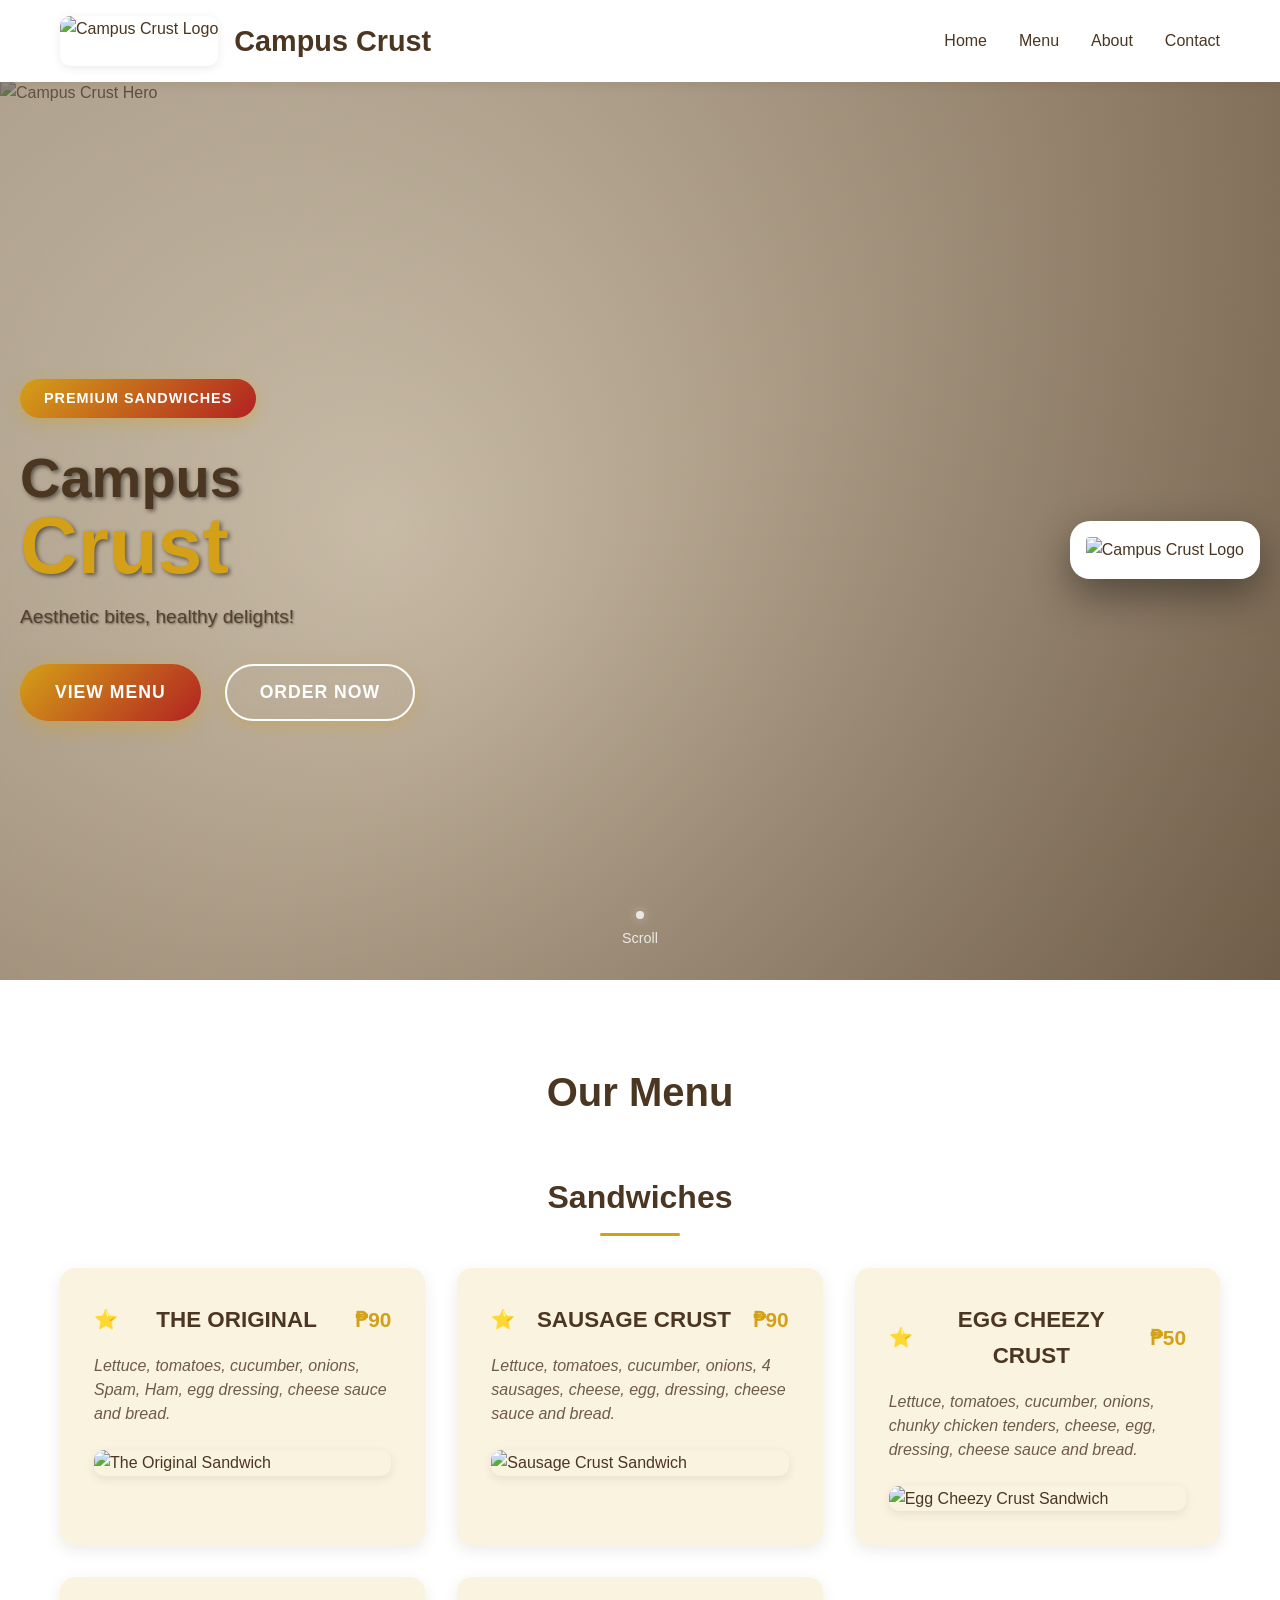
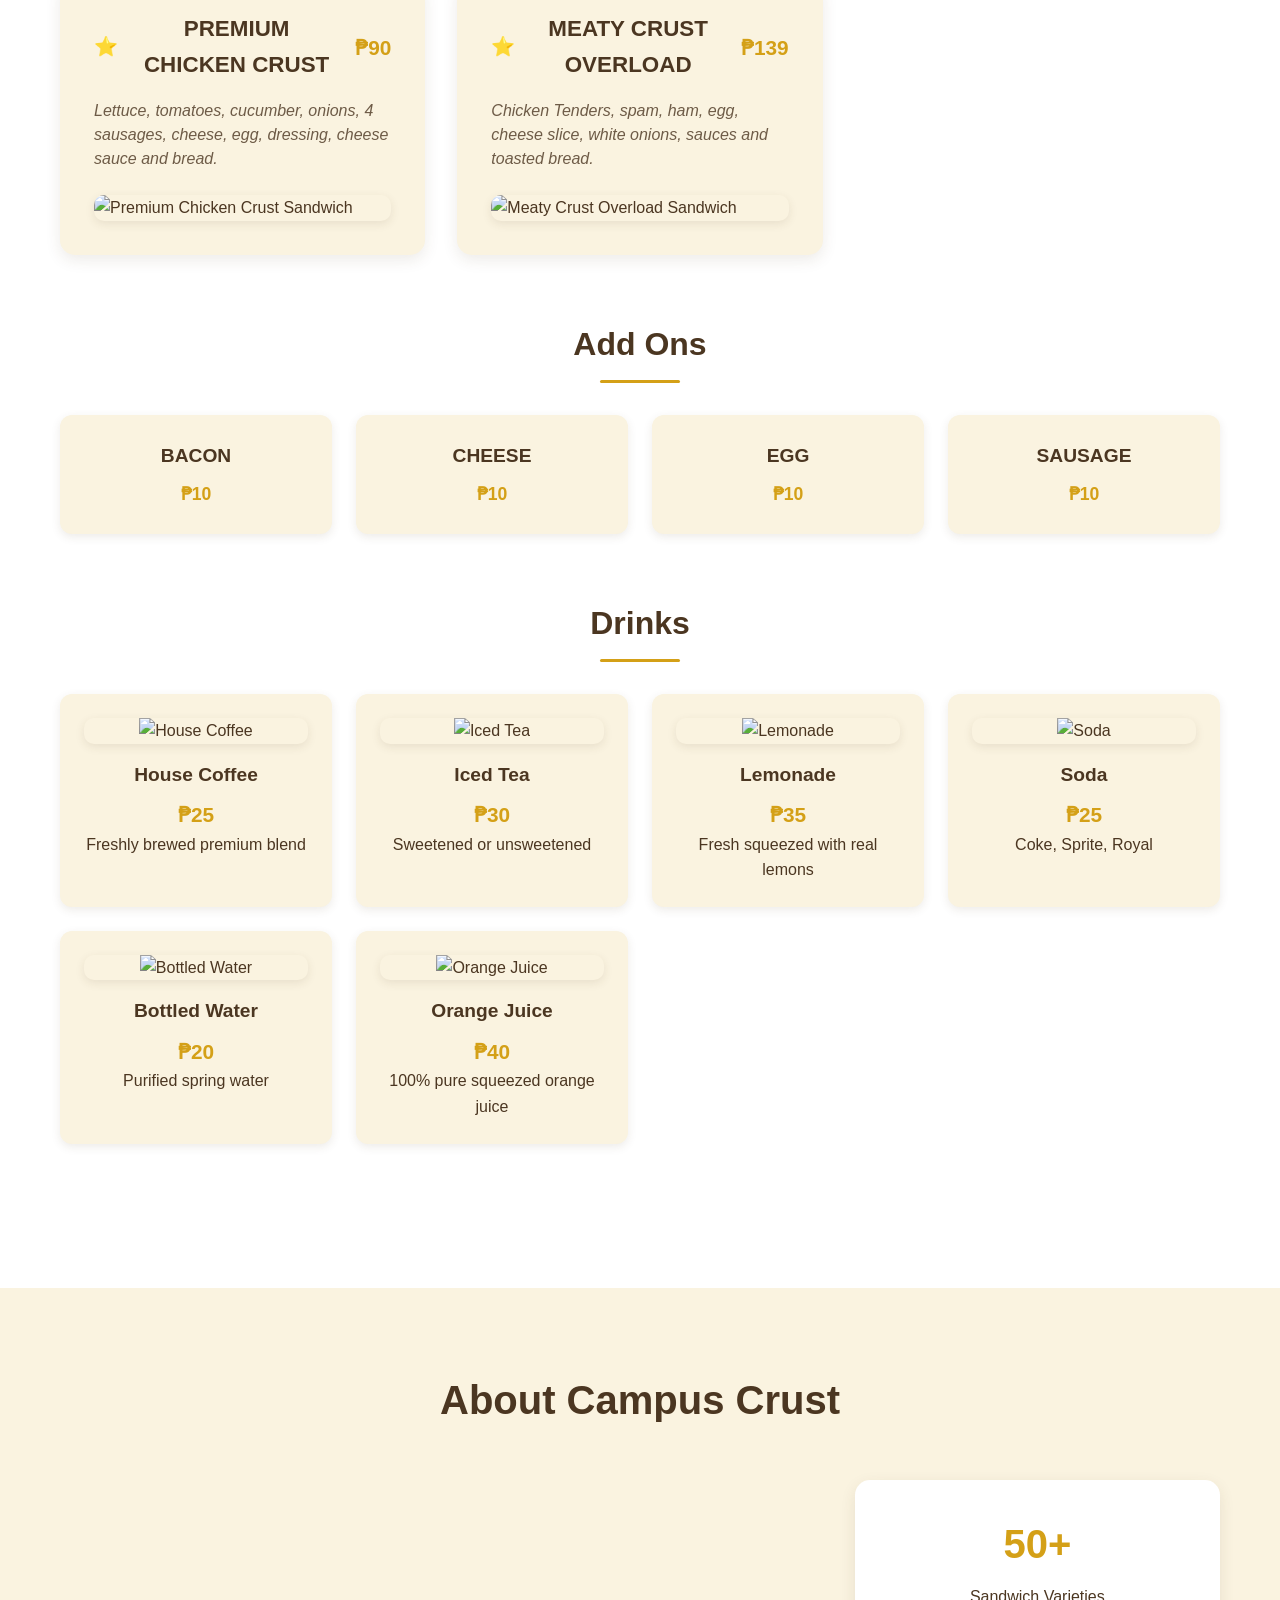
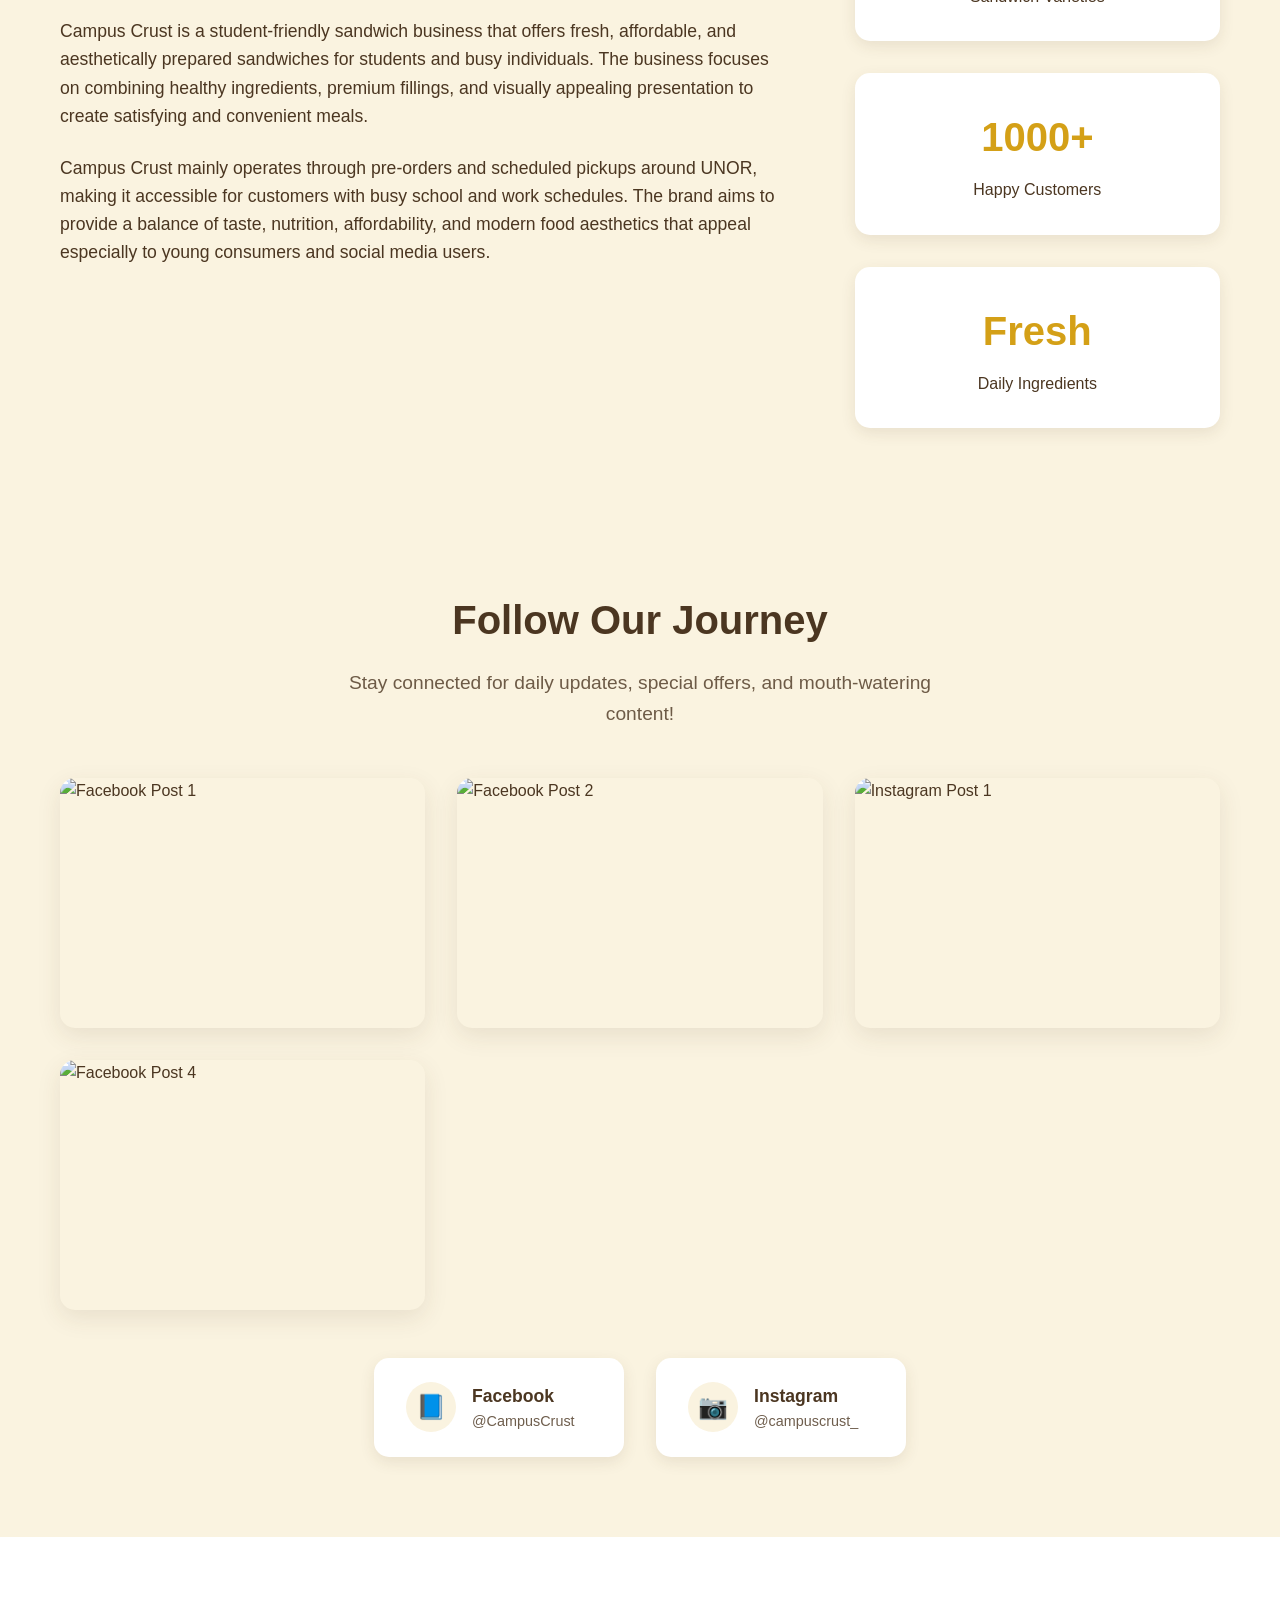
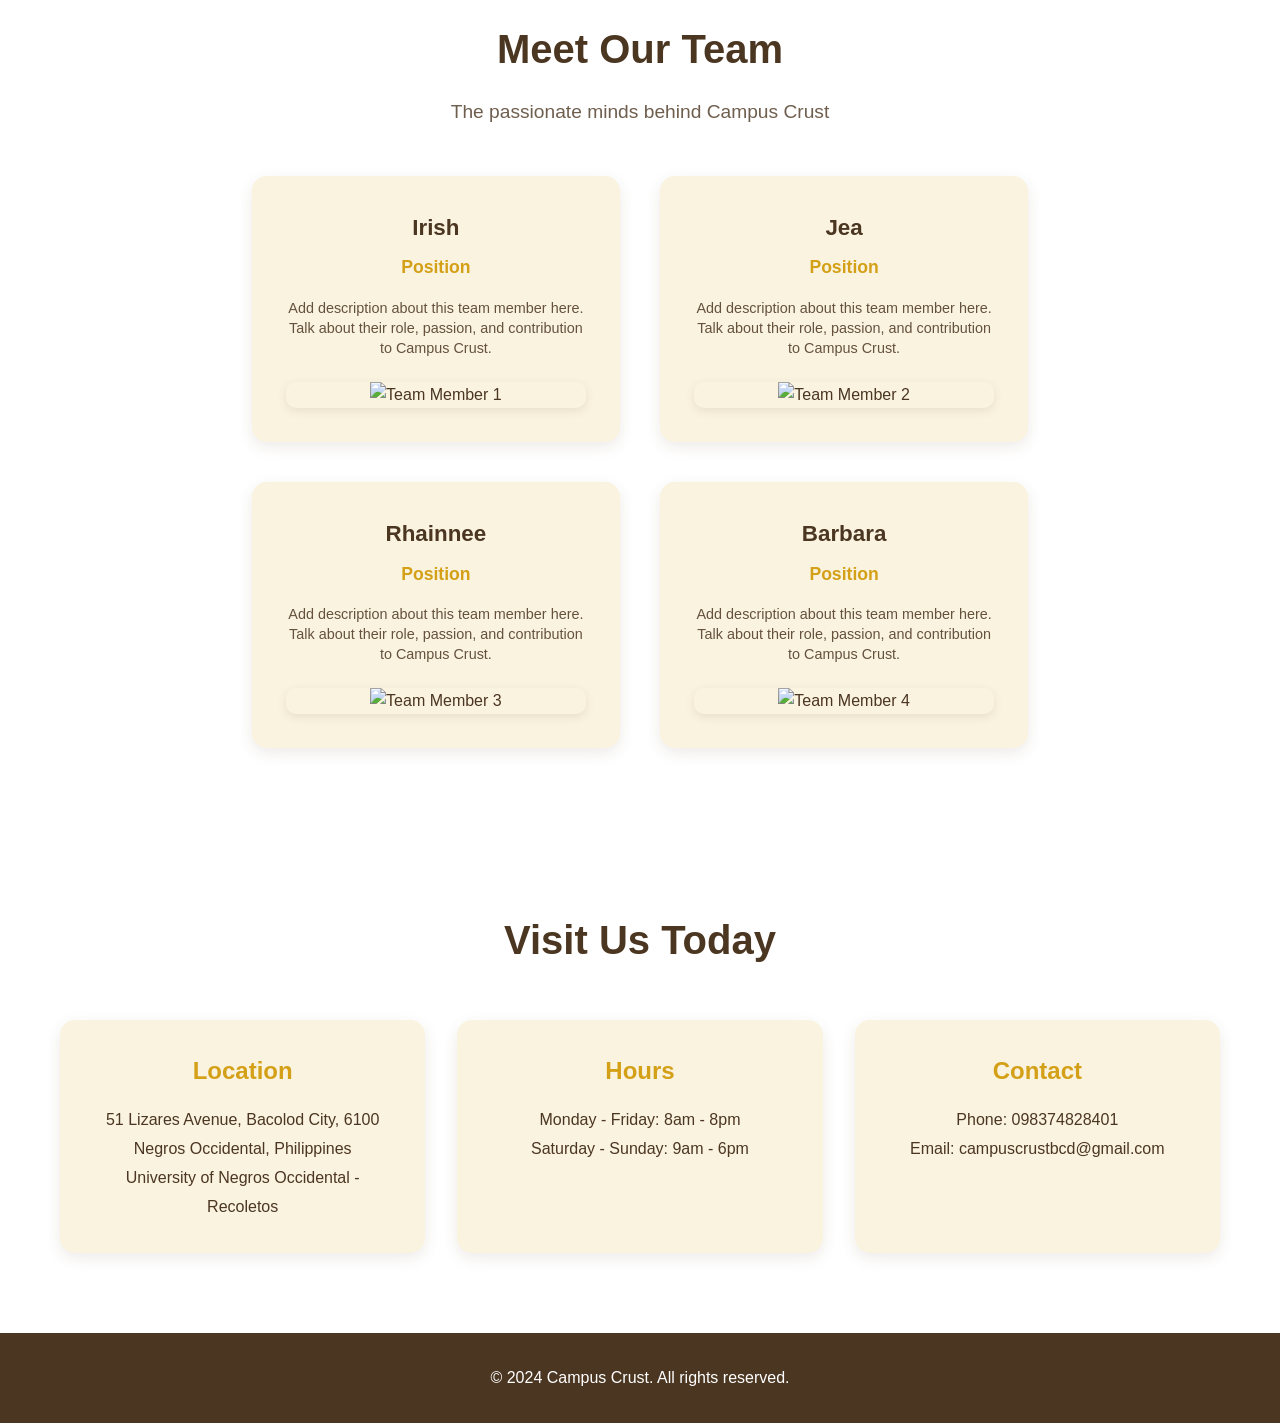
==== index.html @ 2245dd51 "Add files via upload" ====
<!doctype html>
<html lang="en">
  <head>
    <meta charset="UTF-8" />
    <meta name="viewport" content="width=device-width, initial-scale=1.0" />
    <title>Campus Crust - Premium Sandwiches & Drinks</title>
    <link rel="stylesheet" href="styles.css" />
  </head>
  <body>
    <header>
      <nav class="navbar">
        <div class="nav-container">
          <div class="logo">
            <img src="img/logo.png" alt="Campus Crust Logo" class="logo-img" />
            <span class="logo-text">Campus Crust</span>
          </div>
          <ul class="nav-menu">
            <li><a href="#home">Home</a></li>
            <li><a href="#menu">Menu</a></li>
            <li><a href="#about">About</a></li>
            <li><a href="#contact">Contact</a></li>
          </ul>
        </div>
      </nav>
    </header>

    <main>
      <section id="home" class="hero">
        <div class="hero-background">
          <img
            src="img/herobanner.jpg"
            alt="Campus Crust Hero"
            class="hero-bg-img"
          />
          <div class="hero-overlay"></div>
          <div class="hero-gradient"></div>
        </div>
        <div class="hero-content">
          <div class="hero-text-container">
            <div class="hero-badge">
              <span class="badge-text">PREMIUM SANDWICHES</span>
            </div>
            <h1 class="hero-title">
              <span class="title-line">Campus</span>
              <span class="title-line accent">Crust</span>
            </h1>
            <p class="hero-subtitle">Aesthetic bites, healthy delights!</p>
            <div class="hero-cta">
              <button class="cta-button primary">View Menu</button>
              <button class="cta-button secondary">Order Now</button>
            </div>
          </div>
          <div class="hero-logo">
            <img
              src="img/logo.png"
              alt="Campus Crust Logo"
              class="hero-logo-img"
            />
          </div>
        </div>
        <div class="hero-scroll-indicator">
          <div class="scroll-dot"></div>
          <span>Scroll</span>
        </div>
      </section>

      <section id="menu" class="menu-section">
        <div class="container">
          <h2>Our Menu</h2>

          <div class="menu-category">
            <h3>Sandwiches</h3>
            <div class="menu-grid">
              <div class="menu-item">
                <div class="menu-item-header">
                  <span class="star-icon">⭐</span>
                  <h4>THE ORIGINAL</h4>
                  <p class="price">₱90</p>
                </div>
                <p class="ingredients">
                  Lettuce, tomatoes, cucumber, onions, Spam, Ham, egg dressing,
                  cheese sauce and bread.
                </p>
                <div class="menu-item-image-container">
                  <img
                    src="img/menu/orig.jpg"
                    alt="The Original Sandwich"
                    class="menu-item-image"
                  />
                </div>
              </div>
              <div class="menu-item">
                <div class="menu-item-header">
                  <span class="star-icon">⭐</span>
                  <h4>SAUSAGE CRUST</h4>
                  <p class="price">₱90</p>
                </div>
                <p class="ingredients">
                  Lettuce, tomatoes, cucumber, onions, 4 sausages, cheese, egg,
                  dressing, cheese sauce and bread.
                </p>
                <div class="menu-item-image-container">
                  <img
                    src="img/menu/sausager.jpg"
                    alt="Sausage Crust Sandwich"
                    class="menu-item-image"
                  />
                </div>
              </div>
              <div class="menu-item">
                <div class="menu-item-header">
                  <span class="star-icon">⭐</span>
                  <h4>EGG CHEEZY CRUST</h4>
                  <p class="price">₱50</p>
                </div>
                <p class="ingredients">
                  Lettuce, tomatoes, cucumber, onions, chunky chicken tenders,
                  cheese, egg, dressing, cheese sauce and bread.
                </p>
                <div class="menu-item-image-container">
                  <img
                    src="img/menu/eggy.jpg"
                    alt="Egg Cheezy Crust Sandwich"
                    class="menu-item-image"
                  />
                </div>
              </div>
              <div class="menu-item">
                <div class="menu-item-header">
                  <span class="star-icon">⭐</span>
                  <h4>PREMIUM CHICKEN CRUST</h4>
                  <p class="price">₱90</p>
                </div>
                <p class="ingredients">
                  Lettuce, tomatoes, cucumber, onions, 4 sausages, cheese, egg,
                  dressing, cheese sauce and bread.
                </p>
                <div class="menu-item-image-container">
                  <img
                    src="img/menu/chicken.jpg"
                    alt="Premium Chicken Crust Sandwich"
                    class="menu-item-image"
                  />
                </div>
              </div>

              <div class="menu-item">
                <div class="menu-item-header">
                  <span class="star-icon">⭐</span>
                  <h4>MEATY CRUST OVERLOAD</h4>
                  <p class="price">₱139</p>
                </div>
                <p class="ingredients">
                  Chicken Tenders, spam, ham, egg, cheese slice, white onions,
                  sauces and toasted bread.
                </p>
                <div class="menu-item-image-container">
                  <img
                    src="img/menu/meaty.jpg"
                    alt="Meaty Crust Overload Sandwich"
                    class="menu-item-image"
                  />
                </div>
              </div>
            </div>
          </div>

          <div class="menu-category">
            <h3>Add Ons</h3>
            <div class="addons-grid">
              <div class="addon-item">
                <h4>BACON</h4>
                <p class="price">₱10</p>
              </div>
              <div class="addon-item">
                <h4>CHEESE</h4>
                <p class="price">₱10</p>
              </div>
              <div class="addon-item">
                <h4>EGG</h4>
                <p class="price">₱10</p>
              </div>
              <div class="addon-item">
                <h4>SAUSAGE</h4>
                <p class="price">₱10</p>
              </div>
            </div>
          </div>

          <div class="menu-category">
            <h3>Drinks</h3>
            <div class="drinks-grid">
              <div class="drink-item">
                <div class="drink-item-image-container">
                  <img
                    src="img/menu/beverage/coffee.jpg"
                    alt="House Coffee"
                    class="drink-item-image"
                  />
                </div>
                <h4>House Coffee</h4>
                <p class="price">₱25</p>
                <p>Freshly brewed premium blend</p>
              </div>
              <div class="drink-item">
                <div class="drink-item-image-container">
                  <img
                    src="img/menu/beverage/icedtea.jpg"
                    alt="Iced Tea"
                    class="drink-item-image"
                  />
                </div>
                <h4>Iced Tea</h4>
                <p class="price">₱30</p>
                <p>Sweetened or unsweetened</p>
              </div>
              <div class="drink-item">
                <div class="drink-item-image-container">
                  <img
                    src="img/menu/beverage/lemonade.jpg"
                    alt="Lemonade"
                    class="drink-item-image"
                  />
                </div>
                <h4>Lemonade</h4>
                <p class="price">₱35</p>
                <p>Fresh squeezed with real lemons</p>
              </div>
              <div class="drink-item">
                <div class="drink-item-image-container">
                  <img
                    src="img/menu/beverage/soda.jpg"
                    alt="Soda"
                    class="drink-item-image"
                  />
                </div>
                <h4>Soda</h4>
                <p class="price">₱25</p>
                <p>Coke, Sprite, Royal</p>
              </div>
              <div class="drink-item">
                <div class="drink-item-image-container">
                  <img
                    src="img/menu/beverage/wata.jpg"
                    alt="Bottled Water"
                    class="drink-item-image"
                  />
                </div>
                <h4>Bottled Water</h4>
                <p class="price">₱20</p>
                <p>Purified spring water</p>
              </div>
              <div class="drink-item">
                <div class="drink-item-image-container">
                  <img
                    src="img/menu/beverage/orangejuice.jpg"
                    alt="Orange Juice"
                    class="drink-item-image"
                  />
                </div>
                <h4>Orange Juice</h4>
                <p class="price">₱40</p>
                <p>100% pure squeezed orange juice</p>
              </div>
            </div>
          </div>
        </div>
      </section>

      <section id="about" class="about-section">
        <div class="container">
          <h2>About Campus Crust</h2>
          <div class="about-content">
            <div class="about-text">
              <p>
                Campus Crust is a student-friendly sandwich business that offers
                fresh, affordable, and aesthetically prepared sandwiches for
                students and busy individuals. The business focuses on combining
                healthy ingredients, premium fillings, and visually appealing
                presentation to create satisfying and convenient meals.
              </p>
              <p>
                Campus Crust mainly operates through pre-orders and scheduled
                pickups around UNOR, making it accessible for customers with
                busy school and work schedules. The brand aims to provide a
                balance of taste, nutrition, affordability, and modern food
                aesthetics that appeal especially to young consumers and social
                media users.
              </p>
            </div>
            <div class="about-stats">
              <div class="stat">
                <h3>50+</h3>
                <p>Sandwich Varieties</p>
              </div>
              <div class="stat">
                <h3>1000+</h3>
                <p>Happy Customers</p>
              </div>
              <div class="stat">
                <h3>Fresh</h3>
                <p>Daily Ingredients</p>
              </div>
            </div>
          </div>
        </div>
      </section>

      <section class="socials-section">
        <div class="container">
          <h2>Follow Our Journey</h2>
          <p class="socials-subtitle">
            Stay connected for daily updates, special offers, and mouth-watering
            content!
          </p>
          <div class="socials-grid">
            <div class="socials-item">
              <div class="socials-img-container">
                <img
                  src="img/fbinsta/fb1.png"
                  alt="Facebook Post 1"
                  class="socials-img"
                />
                <div class="socials-overlay">
                  <span class="socials-icon">📸</span>
                </div>
              </div>
            </div>
            <div class="socials-item">
              <div class="socials-img-container">
                <img
                  src="img/fbinsta/fb2.png"
                  alt="Facebook Post 2"
                  class="socials-img"
                />
                <div class="socials-overlay">
                  <span class="socials-icon">🍔</span>
                </div>
              </div>
            </div>
            <div class="socials-item">
              <div class="socials-img-container">
                <img
                  src="img/fbinsta/insta1.png"
                  alt="Instagram Post 1"
                  class="socials-img"
                />
                <div class="socials-overlay">
                  <span class="socials-icon">🥪</span>
                </div>
              </div>
            </div>
            <div class="socials-item">
              <div class="socials-img-container">
                <img
                  src="img/fbinsta/insta2.png"
                  alt="Facebook Post 4"
                  class="socials-img"
                />
                <div class="socials-overlay">
                  <span class="socials-icon">✨</span>
                </div>
              </div>
            </div>
          </div>
          <div class="socials-links">
            <div class="socials-link-card">
              <div class="socials-icon-wrapper">
                <span class="socials-platform-icon">📘</span>
              </div>
              <a
                href="https://www.facebook.com/570167929513267?ref=PROFILE_EDIT_xav_ig_profile_page_web"
                target="_blank"
                class="socials-link-text"
              >
                <span class="platform-name">Facebook</span>
                <span class="platform-handle">@CampusCrust</span>
              </a>
            </div>
            <div class="socials-link-card">
              <div class="socials-icon-wrapper">
                <span class="socials-platform-icon">📷</span>
              </div>
              <a
                href="https://www.instagram.com/campuscrust_?fbclid=IwY2xjawRrVeRleHRuA2FlbQIxMABicmlkETFQc1E1WVRiUzRnNlFoZlV5c3J0YwZhcHBfaWQQMjIyMDM5MTc4ODIwMDg5MgABHnmKlx4clCW6OJqP5CWTiJLVrMLNcLFd4ojYHV6Ko1mOvMFImqYhGaLSc0wS_aem_bjQnEreYQ8taSGGoWuHmPQ"
                target="_blank"
                class="socials-link-text"
              >
                <span class="platform-name">Instagram</span>
                <span class="platform-handle">@campuscrust_</span>
              </a>
            </div>
          </div>
        </div>
      </section>

      <section class="aboutus">
        <div class="container">
          <h2>Meet Our Team</h2>
          <p class="team-subtitle">The passionate minds behind Campus Crust</p>
          <div class="team-grid">
            <!-- Team Member 1 -->
            <div class="team-member">
              <div class="member-photo-frame">
                <img
                  src="img/aboutus/irish.jpg"
                  alt="Team Member 1"
                  class="member-photo"
                />
              </div>
              <div class="member-info">
                <h3 class="member-name">Irish</h3>
                <p class="member-role">Position</p>
                <p class="member-description">
                  Add description about this team member here. Talk about their
                  role, passion, and contribution to Campus Crust.
                </p>
              </div>
            </div>
            
            <!-- Team Member 2 -->
            <div class="team-member">
              <div class="member-photo-frame">
                <img
                  src="img/aboutus/marivic.jpg"
                  alt="Team Member 2"
                  class="member-photo"
                />
              </div>
              <div class="member-info">
                <h3 class="member-name">Jea</h3>
                <p class="member-role">Position</p>
                <p class="member-description">
                  Add description about this team member here. Talk about their
                  role, passion, and contribution to Campus Crust.
                </p>
              </div>
            </div>
            
            <!-- Team Member 3 -->
            <div class="team-member">
              <div class="member-photo-frame">
                <img
                  src="img/aboutus/raine.jpg"
                  alt="Team Member 3"
                  class="member-photo"
                />
              </div>
              <div class="member-info">
                <h3 class="member-name">Rhainnee</h3>
                <p class="member-role">Position</p>
                <p class="member-description">
                  Add description about this team member here. Talk about their
                  role, passion, and contribution to Campus Crust.
                </p>
              </div>
            </div>
            
            <!-- Team Member 4 -->
            <div class="team-member">
              <div class="member-photo-frame">
                <img
                  src="img/aboutus/barbara.jpg"
                  alt="Team Member 4"
                  class="member-photo"
                />
              </div>
              <div class="member-info">
                <h3 class="member-name">Barbara</h3>
                <p class="member-role">Position</p>
                <p class="member-description">
                  Add description about this team member here. Talk about their
                  role, passion, and contribution to Campus Crust.
                </p>
              </div>
            </div>
          </div>
          </div>
        </div>
      </section>

      <section id="contact" class="contact-section">
        <div class="container">
          <h2>Visit Us Today</h2>
          <div class="contact-info">
            <div class="contact-item">
              <h3>Location</h3>
              <p>51 Lizares Avenue, Bacolod City, 6100 Negros Occidental, Philippines<br />University of Negros Occidental - Recoletos</p>
            </div>
            <div class="contact-item">
              <h3>Hours</h3>
              <p>
                Monday - Friday: 8am - 8pm<br />Saturday - Sunday: 9am - 6pm
              </p>
            </div>
            <div class="contact-item">
              <h3>Contact</h3>
              <p>Phone: 098374828401 <br />Email: campuscrustbcd@gmail.com</p>
            </div>
          </div>
        </div>
      </section>
    </main>

    <footer>
      <div class="container">
        <p>&copy; 2024 Campus Crust. All rights reserved.</p>
      </div>
    </footer>
  </body>
</html>
---- styles.css ----
/* Color Palette Variables */
:root {
  --bg-creamy-crust: #faf3e0;
  --text-deep-espresso: #4b3621;
  --cta-golden-mustard: #d4a017;
  --accent-toasted-tan: #c5a37f;
  --pop-tomato-red: #b22222;
  --white: #ffffff;
  --shadow: rgba(75, 54, 33, 0.1);
}

/* Reset and Base Styles */
* {
  margin: 0;
  padding: 0;
  box-sizing: border-box;
}

body {
  font-family: "Segoe UI", Tahoma, Geneva, Verdana, sans-serif;
  background-color: var(--bg-creamy-crust);
  color: var(--text-deep-espresso);
  line-height: 1.6;
}

.container {
  max-width: 1200px;
  margin: 0 auto;
  padding: 0 20px;
}

/* Header and Navigation */
header {
  background-color: var(--white);
  box-shadow: 0 2px 10px var(--shadow);
  position: fixed;
  width: 100%;
  top: 0;
  z-index: 1000;
}

.navbar {
  padding: 1rem 0;
}

.navbar img {
  height: 50px;
  width: auto;
}

.nav-container {
  display: flex;
  justify-content: space-between;
  align-items: center;
  max-width: 1200px;
  margin: 0 auto;
  padding: 0 20px;
}

.logo h1 {
  color: var(--text-deep-espresso);
  font-size: 2rem;
  font-weight: bold;
}

.nav-menu {
  display: flex;
  list-style: none;
  gap: 2rem;
}

.nav-menu a {
  text-decoration: none;
  color: var(--text-deep-espresso);
  font-weight: 500;
  transition: color 0.3s ease;
}

.nav-menu a:hover {
  color: var(--cta-golden-mustard);
}

/* Enhanced Logo Styles */
.logo {
  display: flex;
  align-items: center;
  gap: 1rem;
}

.logo-img {
  height: 50px;
  width: auto;
  border-radius: 10px;
  box-shadow: 0 2px 8px var(--shadow);
  transition: transform 0.3s ease;
}

.logo-img:hover {
  transform: scale(1.05);
}

.logo-text {
  font-size: 1.8rem;
  font-weight: bold;
  color: var(--text-deep-espresso);
}

/* Enhanced Hero Section */
.hero {
  position: relative;
  min-height: 100vh;
  display: flex;
  align-items: center;
  justify-content: space-between;
  padding: 100px 20px 60px;
  margin-top: 80px;
  overflow: hidden;
}

.hero-background {
  position: absolute;
  top: 0;
  left: 0;
  width: 100%;
  height: 100%;
  z-index: -1;
}

.hero-bg-img {
  width: 100%;
  height: 100%;
  object-fit: cover;
  filter: brightness(0.7) contrast(1.1);
}

.hero-overlay {
  position: absolute;
  top: 0;
  left: 0;
  width: 100%;
  height: 100%;
  background: radial-gradient(
    circle at 30% 50%,
    rgba(75, 54, 33, 0.3) 0%,
    rgba(75, 54, 33, 0.7) 100%
  );
}

.hero-gradient {
  position: absolute;
  top: 0;
  left: 0;
  width: 100%;
  height: 100%;
  background: linear-gradient(
    135deg,
    rgba(250, 243, 224, 0.2) 0%,
    rgba(197, 163, 127, 0.1) 50%,
    rgba(75, 54, 33, 0.3) 100%
  );
}

.hero-content {
  position: relative;
  z-index: 2;
  display: flex;
  align-items: center;
  justify-content: space-between;
  width: 100%;
  max-width: 1400px;
  margin: 0 auto;
  gap: 4rem;
}

.hero-text-container {
  flex: 1;
  max-width: 600px;
  text-align: left;
}

.hero-badge {
  display: inline-block;
  background: linear-gradient(
    135deg,
    var(--cta-golden-mustard) 0%,
    var(--pop-tomato-red) 100%
  );
  color: var(--white);
  padding: 0.5rem 1.5rem;
  border-radius: 50px;
  font-size: 0.9rem;
  font-weight: bold;
  margin-bottom: 2rem;
  box-shadow: 0 4px 15px rgba(212, 160, 23, 0.4);
  animation: float 3s ease-in-out infinite;
}

@keyframes float {
  0%,
  100% {
    transform: translateY(0px);
  }
  50% {
    transform: translateY(-10px);
  }
}

.badge-text {
  letter-spacing: 1px;
}

.hero-title {
  font-size: 4.5rem;
  font-weight: 900;
  line-height: 1;
  margin-bottom: 1.5rem;
  color: var(--white);
  text-shadow: 2px 2px 4px rgba(0, 0, 0, 0.5);
}

.title-line {
  display: block;
}

.title-line.accent {
  color: var(--cta-golden-mustard);
  font-size: 5rem;
}

.hero-subtitle {
  font-size: 1.4rem;
  color: var(--white);
  margin-bottom: 3rem;
  opacity: 0.9;
  text-shadow: 1px 1px 2px rgba(0, 0, 0, 0.5);
}

.hero-cta {
  display: flex;
  gap: 1.5rem;
  flex-wrap: wrap;
}

.cta-button.primary {
  background: linear-gradient(
    135deg,
    var(--cta-golden-mustard) 0%,
    var(--pop-tomato-red) 100%
  );
  color: var(--white);
  border: none;
  padding: 18px 35px;
  font-size: 1.1rem;
  font-weight: bold;
  border-radius: 50px;
  cursor: pointer;
  transition: all 0.3s ease;
  box-shadow: 0 6px 20px rgba(212, 160, 23, 0.4);
  text-transform: uppercase;
  letter-spacing: 1px;
}

.cta-button.secondary {
  background: transparent;
  color: var(--white);
  border: 2px solid var(--white);
  padding: 16px 33px;
  font-size: 1.1rem;
  font-weight: bold;
  border-radius: 50px;
  cursor: pointer;
  transition: all 0.3s ease;
  backdrop-filter: blur(10px);
  text-transform: uppercase;
  letter-spacing: 1px;
}

.cta-button.primary:hover {
  transform: translateY(-3px);
  box-shadow: 0 10px 30px rgba(212, 160, 23, 0.6);
}

.cta-button.secondary:hover {
  background: var(--white);
  color: var(--text-deep-espresso);
  transform: translateY(-3px);
}

.hero-logo {
  flex: 0 0 auto;
  text-align: center;
}

.hero-logo-img {
  height: 150px;
  width: auto;
  border-radius: 20px;
  box-shadow: 0 15px 40px rgba(0, 0, 0, 0.4);
  transition: all 0.3s ease;
  background: var(--white);
  padding: 1rem;
}

.hero-logo-img:hover {
  transform: scale(1.05) rotate(2deg);
  box-shadow: 0 20px 50px rgba(0, 0, 0, 0.5);
}

.hero-scroll-indicator {
  position: absolute;
  bottom: 30px;
  left: 50%;
  transform: translateX(-50%);
  display: flex;
  flex-direction: column;
  align-items: center;
  gap: 0.5rem;
  color: var(--white);
  font-size: 0.9rem;
  opacity: 0.8;
  animation: bounce 2s ease-in-out infinite;
}

@keyframes bounce {
  0%,
  100% {
    transform: translateX(-50%) translateY(0px);
  }
  50% {
    transform: translateX(-50%) translateY(-10px);
  }
}

.scroll-dot {
  width: 8px;
  height: 8px;
  background: var(--white);
  border-radius: 50%;
  box-shadow: 0 0 10px rgba(255, 255, 255, 0.5);
}

.hero-content h1 {
  font-size: 3.5rem;
  margin-bottom: 1rem;
  color: var(--text-deep-espresso);
}

.hero-content p {
  font-size: 1.2rem;
  margin-bottom: 2rem;
  color: var(--text-deep-espresso);
  max-width: 600px;
  margin-left: auto;
  margin-right: auto;
}

.cta-button {
  background-color: var(--cta-golden-mustard);
  color: var(--white);
  border: none;
  padding: 15px 30px;
  font-size: 1.1rem;
  font-weight: bold;
  border-radius: 50px;
  cursor: pointer;
  transition: all 0.3s ease;
  box-shadow: 0 4px 15px rgba(212, 160, 23, 0.3);
}

.cta-button:hover {
  background-color: var(--pop-tomato-red);
  transform: translateY(-2px);
  box-shadow: 0 6px 20px rgba(178, 34, 34, 0.3);
}

/* Menu Section */
.menu-section {
  padding: 80px 0;
  background-color: var(--white);
}

.menu-section h2 {
  text-align: center;
  font-size: 2.5rem;
  margin-bottom: 3rem;
  color: var(--text-deep-espresso);
}

.menu-category {
  margin-bottom: 4rem;
}

.menu-category h3 {
  font-size: 2rem;
  margin-bottom: 2rem;
  color: var(--text-deep-espresso);
  text-align: center;
  position: relative;
}

.menu-category h3::after {
  content: "";
  display: block;
  width: 80px;
  height: 3px;
  background-color: var(--cta-golden-mustard);
  margin: 10px auto 0;
  border-radius: 2px;
}

.menu-grid {
  display: grid;
  grid-template-columns: repeat(auto-fit, minmax(300px, 1fr));
  gap: 2rem;
  margin-top: 2rem;
}

.menu-item {
  background-color: var(--bg-creamy-crust);
  padding: 2rem;
  border-radius: 15px;
  box-shadow: 0 5px 15px var(--shadow);
  transition:
    transform 0.3s ease,
    box-shadow 0.3s ease;
  border: 2px solid transparent;
  position: relative;
}

.menu-item:hover {
  transform: translateY(-5px);
  box-shadow: 0 10px 25px var(--shadow);
  border-color: var(--accent-toasted-tan);
}

.menu-item-header {
  display: flex;
  align-items: center;
  justify-content: space-between;
  margin-bottom: 1rem;
  gap: 1rem;
}

.star-icon {
  font-size: 1.2rem;
  color: var(--cta-golden-mustard);
  animation: twinkle 2s ease-in-out infinite;
}

@keyframes twinkle {
  0%,
  100% {
    opacity: 1;
  }
  50% {
    opacity: 0.6;
  }
}

.menu-item h4 {
  font-size: 1.4rem;
  margin: 0;
  color: var(--text-deep-espresso);
  font-weight: bold;
  flex: 1;
  text-align: center;
}

.menu-item-image-container {
  margin-top: 1.5rem;
  border-radius: 10px;
  overflow: hidden;
  box-shadow: 0 3px 10px var(--shadow);
}

.menu-item-image {
  width: 100%;
  height: 200px;
  object-fit: cover;
  transition: transform 0.3s ease;
}

.menu-item:hover .menu-item-image {
  transform: scale(1.05);
}

.price {
  font-size: 1.3rem;
  font-weight: bold;
  color: var(--cta-golden-mustard);
  margin: 0;
  white-space: nowrap;
}

.ingredients {
  color: var(--text-deep-espresso);
  font-style: italic;
  opacity: 0.8;
  line-height: 1.5;
  margin-bottom: 1rem;
}

/* Add-ons Section */
.addons-grid {
  display: grid;
  grid-template-columns: repeat(auto-fit, minmax(200px, 1fr));
  gap: 1.5rem;
  margin-top: 2rem;
}

.addon-item {
  background-color: var(--bg-creamy-crust);
  padding: 1.5rem;
  border-radius: 12px;
  text-align: center;
  box-shadow: 0 3px 10px var(--shadow);
  transition:
    transform 0.3s ease,
    box-shadow 0.3s ease;
  border: 2px solid transparent;
}

.addon-item:hover {
  transform: translateY(-3px);
  box-shadow: 0 8px 20px var(--shadow);
  border-color: var(--cta-golden-mustard);
}

.addon-item h4 {
  font-size: 1.2rem;
  margin-bottom: 0.5rem;
  color: var(--text-deep-espresso);
  font-weight: bold;
}

.addon-item .price {
  font-size: 1.1rem;
  font-weight: bold;
  color: var(--cta-golden-mustard);
}

/* Drinks Grid */
.drinks-grid {
  display: grid;
  grid-template-columns: repeat(auto-fit, minmax(250px, 1fr));
  gap: 1.5rem;
  margin-top: 2rem;
}

.drink-item {
  background-color: var(--bg-creamy-crust);
  padding: 1.5rem;
  border-radius: 12px;
  text-align: center;
  box-shadow: 0 3px 10px var(--shadow);
  transition: transform 0.3s ease;
}

.drink-item:hover {
  transform: translateY(-3px);
  box-shadow: 0 8px 20px var(--shadow);
}

.drink-item-image-container {
  margin-bottom: 1rem;
  border-radius: 10px;
  overflow: hidden;
  box-shadow: 0 3px 10px var(--shadow);
}

.drink-item-image {
  width: 100%;
  height: 120px;
  object-fit: cover;
  transition: transform 0.3s ease;
}

.drink-item:hover .drink-item-image {
  transform: scale(1.05);
}

.drink-item h4 {
  font-size: 1.2rem;
  margin-bottom: 0.5rem;
  color: var(--text-deep-espresso);
}

/* About Section */
.about-section {
  padding: 80px 0;
  background-color: var(--bg-creamy-crust);
}

.about-section h2 {
  text-align: center;
  font-size: 2.5rem;
  margin-bottom: 3rem;
  color: var(--text-deep-espresso);
}

.about-content {
  display: grid;
  grid-template-columns: 2fr 1fr;
  gap: 4rem;
  align-items: center;
}

.about-text p {
  font-size: 1.1rem;
  margin-bottom: 1.5rem;
  color: var(--text-deep-espresso);
}

.about-stats {
  display: flex;
  flex-direction: column;
  gap: 2rem;
}

.stat {
  text-align: center;
  padding: 2rem;
  background-color: var(--white);
  border-radius: 15px;
  box-shadow: 0 5px 15px var(--shadow);
}

.stat h3 {
  font-size: 2.5rem;
  color: var(--cta-golden-mustard);
  margin-bottom: 0.5rem;
}

.stat p {
  color: var(--text-deep-espresso);
  font-weight: 500;
}

/* Enhanced Socials Section */
.socials-section {
  padding: 80px 0;
  background-color: var(--bg-creamy-crust);
}

.socials-section h2 {
  text-align: center;
  font-size: 2.5rem;
  margin-bottom: 1rem;
  color: var(--text-deep-espresso);
}

.socials-subtitle {
  text-align: center;
  font-size: 1.2rem;
  color: var(--text-deep-espresso);
  opacity: 0.8;
  margin-bottom: 3rem;
  max-width: 600px;
  margin-left: auto;
  margin-right: auto;
}

.socials-grid {
  display: grid;
  grid-template-columns: repeat(auto-fit, minmax(280px, 1fr));
  gap: 2rem;
  margin-bottom: 3rem;
}

.socials-item {
  border-radius: 15px;
  overflow: hidden;
  box-shadow: 0 8px 25px var(--shadow);
  transition:
    transform 0.3s ease,
    box-shadow 0.3s ease;
}

.socials-item:hover {
  transform: translateY(-8px);
  box-shadow: 0 15px 35px var(--shadow);
}

.socials-img-container {
  position: relative;
  width: 100%;
  height: 250px;
  overflow: hidden;
}

.socials-img {
  width: 100%;
  height: 100%;
  object-fit: cover;
  transition: transform 0.5s ease;
}

.socials-item:hover .socials-img {
  transform: scale(1.1);
}

.socials-overlay {
  position: absolute;
  top: 0;
  left: 0;
  width: 100%;
  height: 100%;
  background: linear-gradient(
    to bottom,
    rgba(75, 54, 33, 0) 0%,
    rgba(75, 54, 33, 0.7) 100%
  );
  display: flex;
  align-items: flex-end;
  justify-content: center;
  padding-bottom: 1rem;
  opacity: 0;
  transition: opacity 0.3s ease;
}

.socials-item:hover .socials-overlay {
  opacity: 1;
}

.socials-icon {
  font-size: 2rem;
  color: var(--white);
}

.socials-links {
  display: flex;
  justify-content: center;
  gap: 2rem;
  flex-wrap: wrap;
}

.socials-link-card {
  display: flex;
  align-items: center;
  gap: 1rem;
  background-color: var(--white);
  padding: 1.5rem 2rem;
  border-radius: 15px;
  box-shadow: 0 5px 15px var(--shadow);
  text-decoration: none;
  transition: all 0.3s ease;
  min-width: 250px;
}

.socials-link-card:hover {
  transform: translateY(-3px);
  box-shadow: 0 8px 25px var(--shadow);
  background-color: var(--cta-golden-mustard);
}

.socials-link-card:hover .socials-link-text {
  color: var(--white);
}

.socials-icon-wrapper {
  background-color: var(--bg-creamy-crust);
  width: 50px;
  height: 50px;
  border-radius: 50%;
  display: flex;
  align-items: center;
  justify-content: center;
  font-size: 1.5rem;
}

.socials-link-text {
  display: flex;
  flex-direction: column;
  text-decoration: none;
  color: var(--text-deep-espresso);
  transition: color 0.3s ease;
}

.platform-name {
  font-weight: bold;
  font-size: 1.1rem;
}

.platform-handle {
  font-size: 0.9rem;
  opacity: 0.8;
}

/* Team Members Section */
.aboutus {
  padding: 80px 0;
  background-color: var(--white);
  display: flex;
  flex-direction: row;
  justify-content: center;
}

.aboutus h2 {
  text-align: center;
  font-size: 2.5rem;
  margin-bottom: 1rem;
  color: var(--text-deep-espresso);
}

.team-subtitle {
  text-align: center;
  font-size: 1.2rem;
  color: var(--text-deep-espresso);
  opacity: 0.8;
  margin-bottom: 3rem;
  max-width: 600px;
  margin-left: auto;
  margin-right: auto;
}

.team-grid {
  display: grid;
  grid-template-columns: repeat(auto-fit, minmax(300px, 1fr));
  gap: 2.5rem;
  margin-top: 2rem;
}

.team-member {
  background-color: var(--bg-creamy-crust);
  border-radius: 15px;
  padding: 2rem;
  box-shadow: 0 5px 15px var(--shadow);
  transition:
    transform 0.3s ease,
    box-shadow 0.3s ease;
  text-align: center;
  border: 2px solid transparent;
  display: flex;
  flex-direction: column;
}

.team-member:hover {
  transform: translateY(-5px);
  box-shadow: 0 10px 25px var(--shadow);
  border-color: var(--accent-toasted-tan);
}

.member-photo-frame {
  margin-top: 1.5rem;
  border-radius: 10px;
  overflow: hidden;
  box-shadow: 0 3px 10px var(--shadow);
  order: 2;
}

.member-photo {
  width: 100%;
  height: 200px;
  border-radius: 0;
  object-fit: cover;
  margin: 0;
  border: none;
  box-shadow: none;
  transition: transform 0.3s ease;
  cursor: pointer;
}

.member-photo:hover {
  transform: scale(1.05);
  box-shadow: none;
}

.member-photo-placeholder {
  width: 80px;
  height: 80px;
  border-radius: 50%;
  background: linear-gradient(
    135deg,
    var(--accent-toasted-tan) 0%,
    var(--cta-golden-mustard) 100%
  );
  display: flex;
  flex-direction: column;
  align-items: center;
  justify-content: center;
  margin: 0 auto;
  border: 2px solid var(--white);
  box-shadow: 0 2px 8px var(--shadow);
  transition: transform 0.3s ease;
  cursor: pointer;
}

.member-photo-placeholder:hover {
  transform: scale(1.05);
}

.member-icon {
  font-size: 1.8rem;
  color: var(--white);
  margin-bottom: 0.3rem;
}

.add-photo-text {
  color: var(--white);
  font-size: 0.75rem;
  font-weight: 500;
  margin: 0;
}

.member-info {
  text-align: center;
  order: 1;
  flex-grow: 1;
  display: flex;
  flex-direction: column;
  justify-content: flex-start;
}

.member-name {
  font-size: 1.4rem;
  color: var(--text-deep-espresso);
  margin: 0 0 0.5rem 0;
  font-weight: bold;
}

.member-role {
  font-size: 1.1rem;
  color: var(--cta-golden-mustard);
  font-weight: bold;
  margin-bottom: 1rem;
  margin-top: 0;
}

.member-description {
  color: var(--text-deep-espresso);
  line-height: 1.4;
  opacity: 0.85;
  font-size: 0.9rem;
  margin: 0;
}

.contact-section {
  padding: 80px 0;
  background-color: var(--white);
}

.contact-section h2 {
  text-align: center;
  font-size: 2.5rem;
  margin-bottom: 3rem;
  color: var(--text-deep-espresso);
}

.contact-info {
  display: grid;
  grid-template-columns: repeat(auto-fit, minmax(300px, 1fr));
  gap: 2rem;
}

.contact-item {
  text-align: center;
  padding: 2rem;
  background-color: var(--bg-creamy-crust);
  border-radius: 15px;
  box-shadow: 0 5px 15px var(--shadow);
}

.contact-item h3 {
  font-size: 1.5rem;
  margin-bottom: 1rem;
  color: var(--cta-golden-mustard);
}

.contact-item p {
  color: var(--text-deep-espresso);
  line-height: 1.8;
}

/* Footer */
footer {
  background-color: var(--text-deep-espresso);
  color: var(--white);
  padding: 2rem 0;
  text-align: center;
}

/* Responsive Design */
@media (max-width: 768px) {
  .nav-container {
    flex-direction: column;
    gap: 1rem;
  }

  .nav-menu {
    flex-direction: column;
    gap: 1rem;
    text-align: center;
  }

  .logo-text {
    font-size: 1.5rem;
  }

  .hero-content h1 {
    font-size: 2.5rem;
  }

  .hero-content p {
    font-size: 1rem;
  }

  .hero {
    flex-direction: column;
    text-align: center;
    padding: 80px 20px 40px;
  }

  .hero-content {
    flex-direction: column;
    gap: 2rem;
    text-align: center;
  }

  .hero-text-container {
    text-align: center;
    max-width: 100%;
  }

  .hero-title {
    font-size: 3.5rem;
  }

  .title-line.accent {
    font-size: 4rem;
  }

  .hero-cta {
    justify-content: center;
  }

  .hero-logo-img {
    height: 120px;
  }

  .menu-grid {
    grid-template-columns: 1fr;
  }

  .drinks-grid {
    grid-template-columns: repeat(auto-fit, minmax(200px, 1fr));
  }

  .about-content {
    grid-template-columns: 1fr;
    gap: 2rem;
  }

  .about-stats {
    flex-direction: row;
    justify-content: center;
  }

  .stat {
    flex: 1;
    max-width: 150px;
  }

  .socials-grid {
    grid-template-columns: repeat(auto-fit, minmax(250px, 1fr));
    gap: 1.5rem;
  }

  .socials-links {
    flex-direction: column;
    align-items: center;
  }

  .socials-link-card {
    min-width: 200px;
    width: 100%;
    max-width: 300px;
  }

  .team-grid {
    grid-template-columns: repeat(auto-fit, minmax(250px, 1fr));
    gap: 1.5rem;
  }

  .team-member {
    padding: 1.5rem;
  }

  .member-photo {
    height: 150px;
  }

  .menu-item-header {
    flex-direction: column;
    gap: 0.5rem;
    text-align: center;
  }

  .star-icon {
    order: -1;
  }

  .menu-item-image {
    height: 150px;
  }

  .addons-grid {
    grid-template-columns: repeat(auto-fit, minmax(150px, 1fr));
    gap: 1rem;
  }

  .contact-info {
    grid-template-columns: 1fr;
  }
}

@media (max-width: 480px) {
  .hero {
    padding: 80px 15px 40px;
  }

  .hero-content h1 {
    font-size: 2rem;
  }

  .hero {
    padding: 80px 15px 40px;
  }

  .hero-title {
    font-size: 2.8rem;
  }

  .title-line.accent {
    font-size: 3.2rem;
  }

  .hero-subtitle {
    font-size: 1.2rem;
  }

  .hero-cta {
    flex-direction: column;
    align-items: center;
    gap: 1rem;
  }

  .cta-button.primary,
  .cta-button.secondary {
    width: 100%;
    max-width: 280px;
  }

  .hero-logo-img {
    height: 100px;
  }

  .hero-badge {
    font-size: 0.8rem;
    padding: 0.4rem 1.2rem;
  }

  .menu-section h2,
  .about-section h2,
  .contact-section h2,
  .socials-section h2,
  .aboutus h2 {
    font-size: 2rem;
  }

  .menu-item {
    padding: 1.5rem;
  }

  .about-stats {
    flex-direction: column;
    align-items: center;
  }

  .stat {
    width: 100%;
    max-width: none;
  }

  .socials-grid {
    grid-template-columns: 1fr;
    gap: 1.5rem;
  }

  .socials-img-container {
    height: 200px;
  }

  .socials-links {
    flex-direction: column;
    gap: 1rem;
  }

  .socials-link-card {
    padding: 1rem 1.5rem;
    min-width: auto;
    width: 100%;
    max-width: none;
  }

  .team-grid {
    grid-template-columns: repeat(auto-fit, minmax(300px, 1fr));
    gap: 1.5rem;
  }

  .team-member {
    padding: 1.2rem;
  }

  .member-photo {
    width: 100px;
    height: 100px;
  }

  .member-name {
    font-size: 1.2rem;
  }

  .member-role {
    font-size: 1rem;
  }

  .member-description {
    font-size: 0.95rem;
  }

  .member-icon {
    font-size: 2.5rem;
  }

  .socials-subtitle,
  .team-subtitle {
    font-size: 1.1rem;
  }

  .menu-item-header {
    flex-direction: column;
    gap: 0.5rem;
    text-align: center;
  }

  .star-icon {
    order: -1;
  }

  .menu-item-image {
    height: 120px;
  }

  .addons-grid {
    grid-template-columns: repeat(2, 1fr);
    gap: 1rem;
  }

  .addon-item {
    padding: 1rem;
  }
}

/* Smooth scrolling */
html {
  scroll-behavior: smooth;
}

/* Animation for menu items */
.menu-item,
.drink-item {
  animation: fadeInUp 0.6s ease-out;
}

@keyframes fadeInUp {
  from {
    opacity: 0;
    transform: translateY(20px);
  }
  to {
    opacity: 1;
    transform: translateY(0);
  }
}
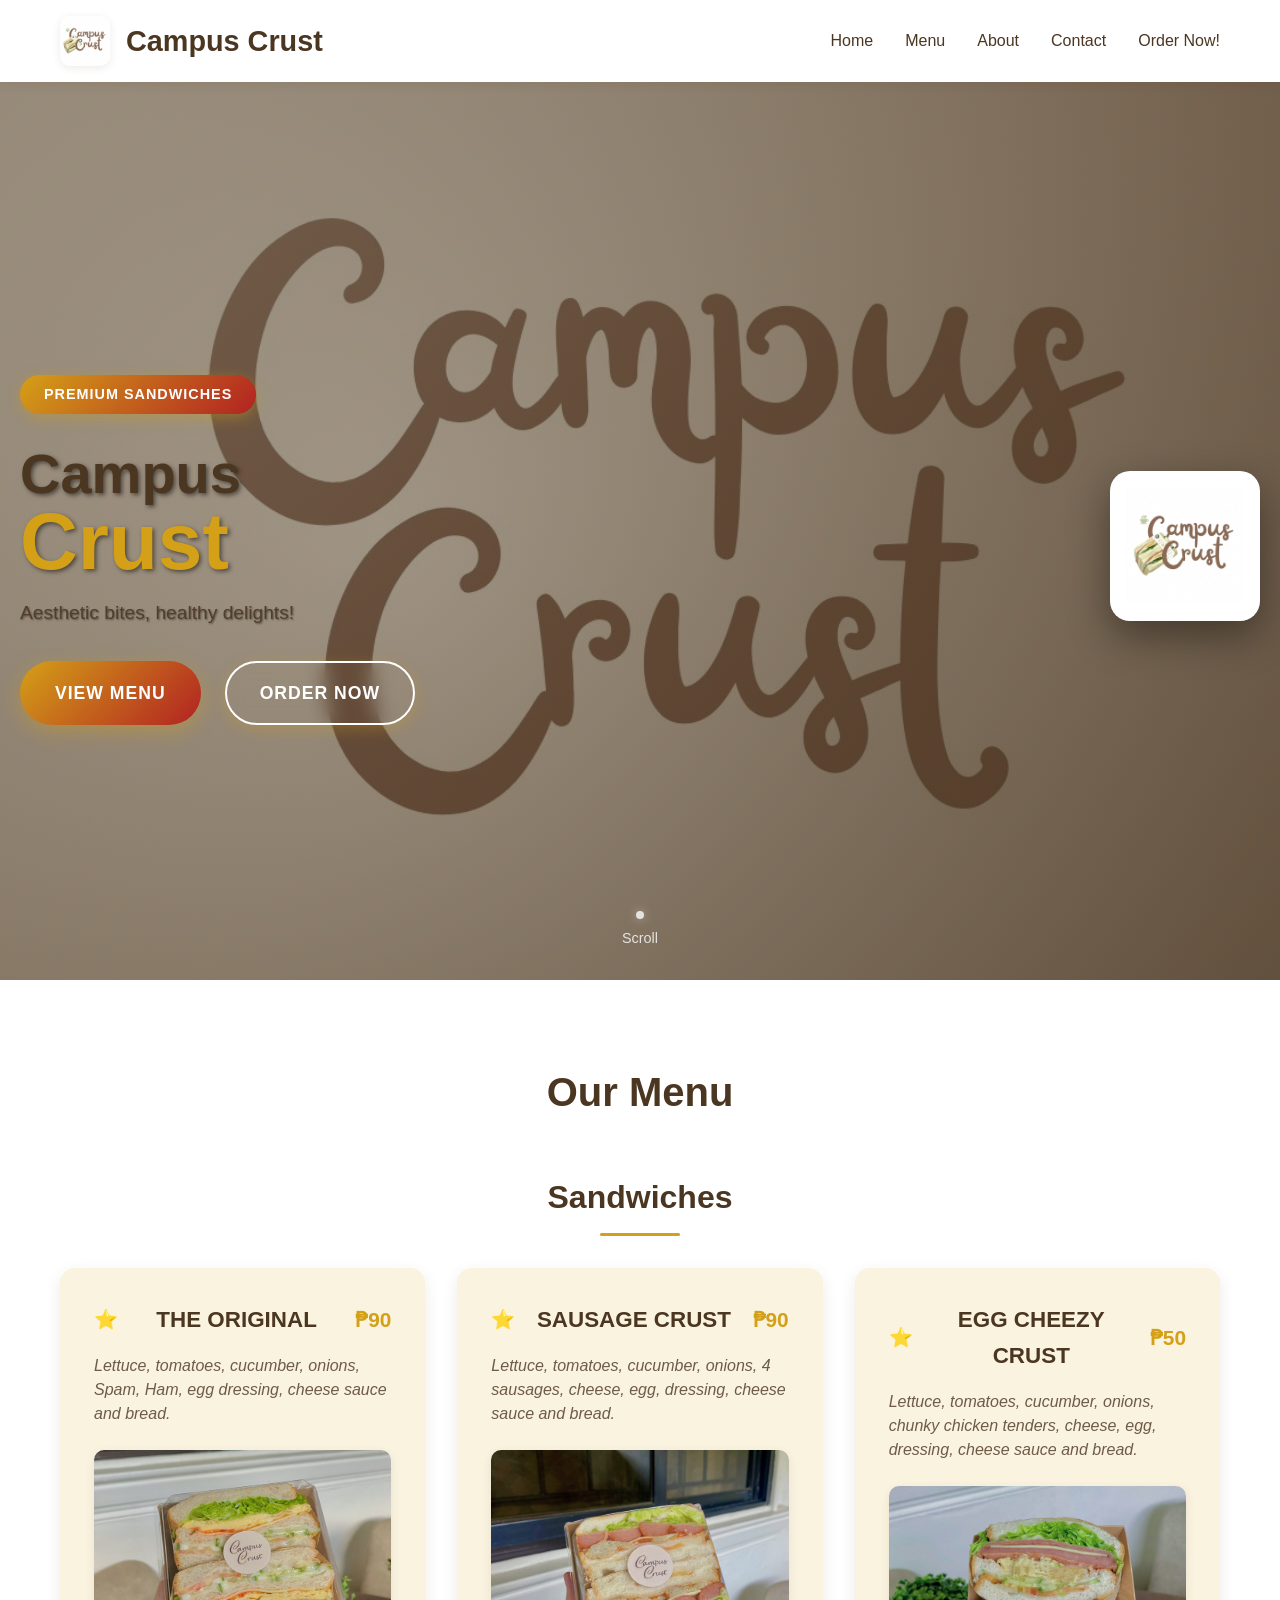
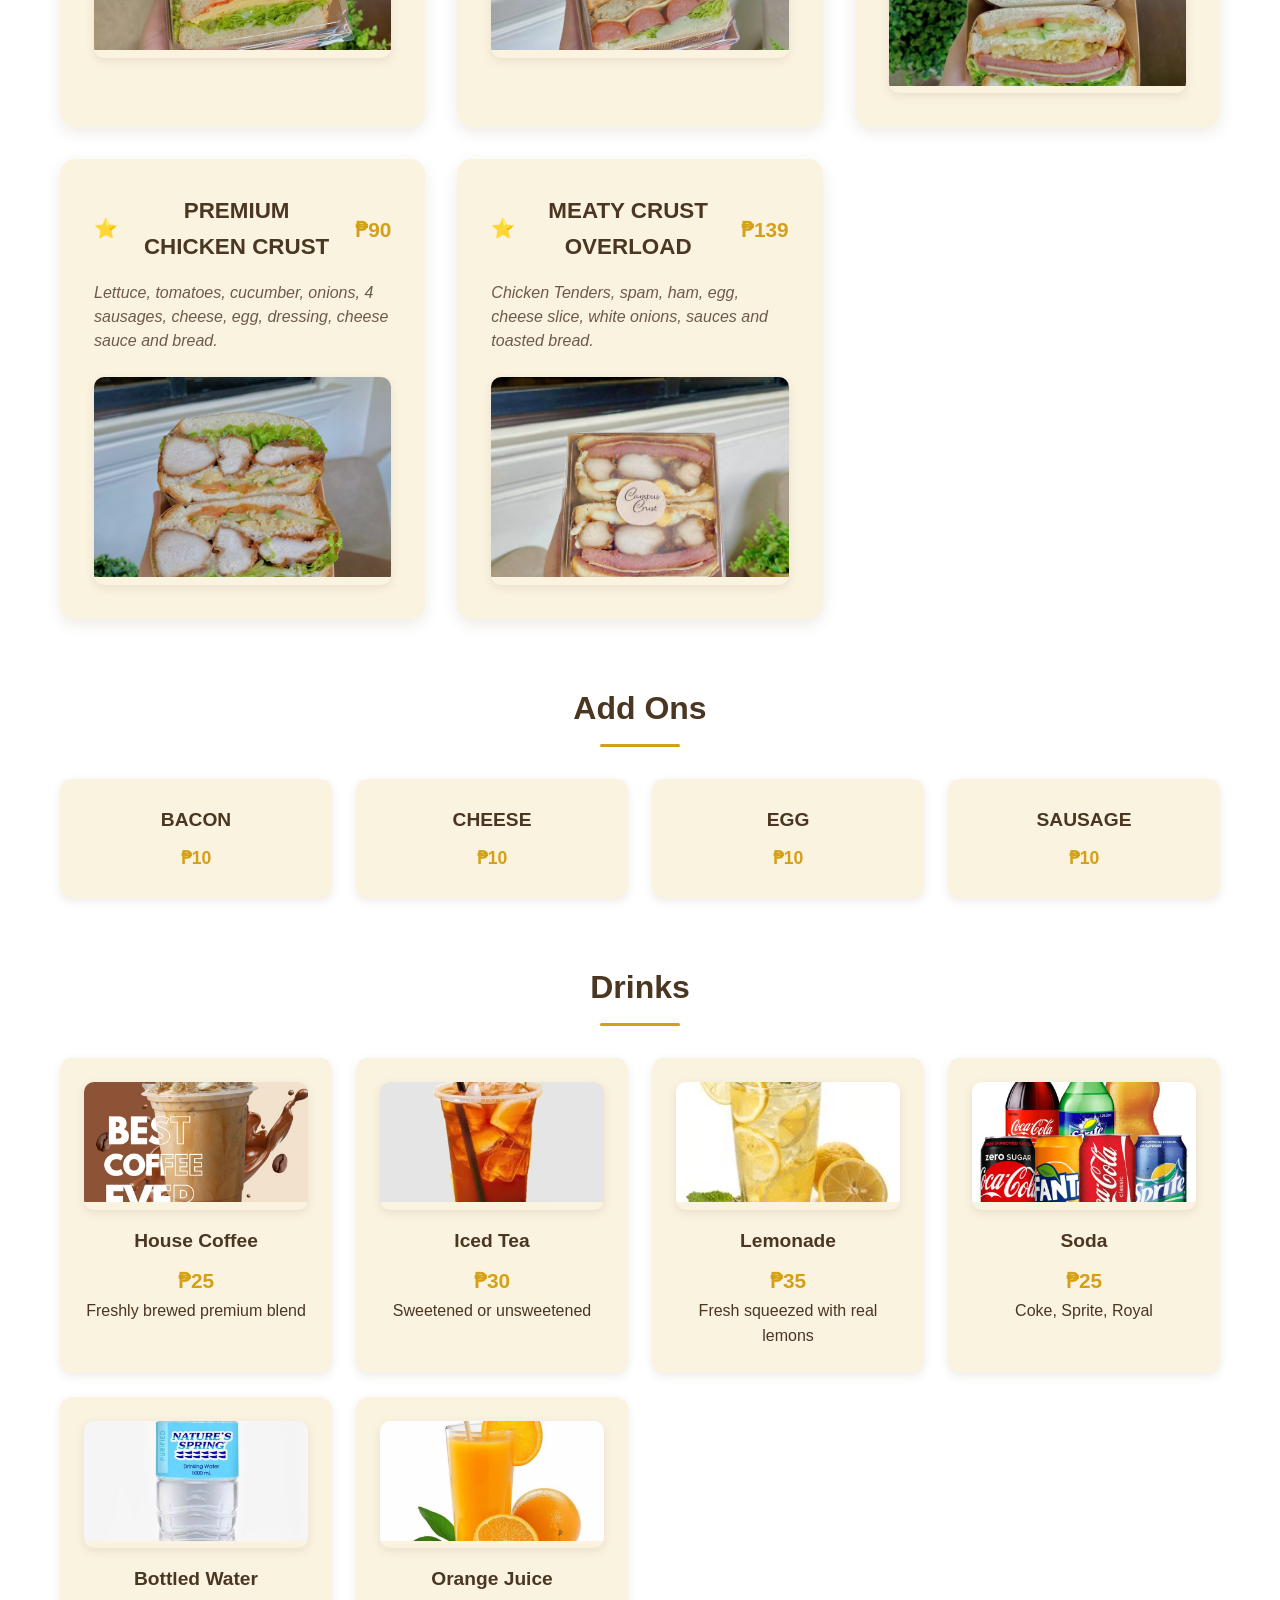
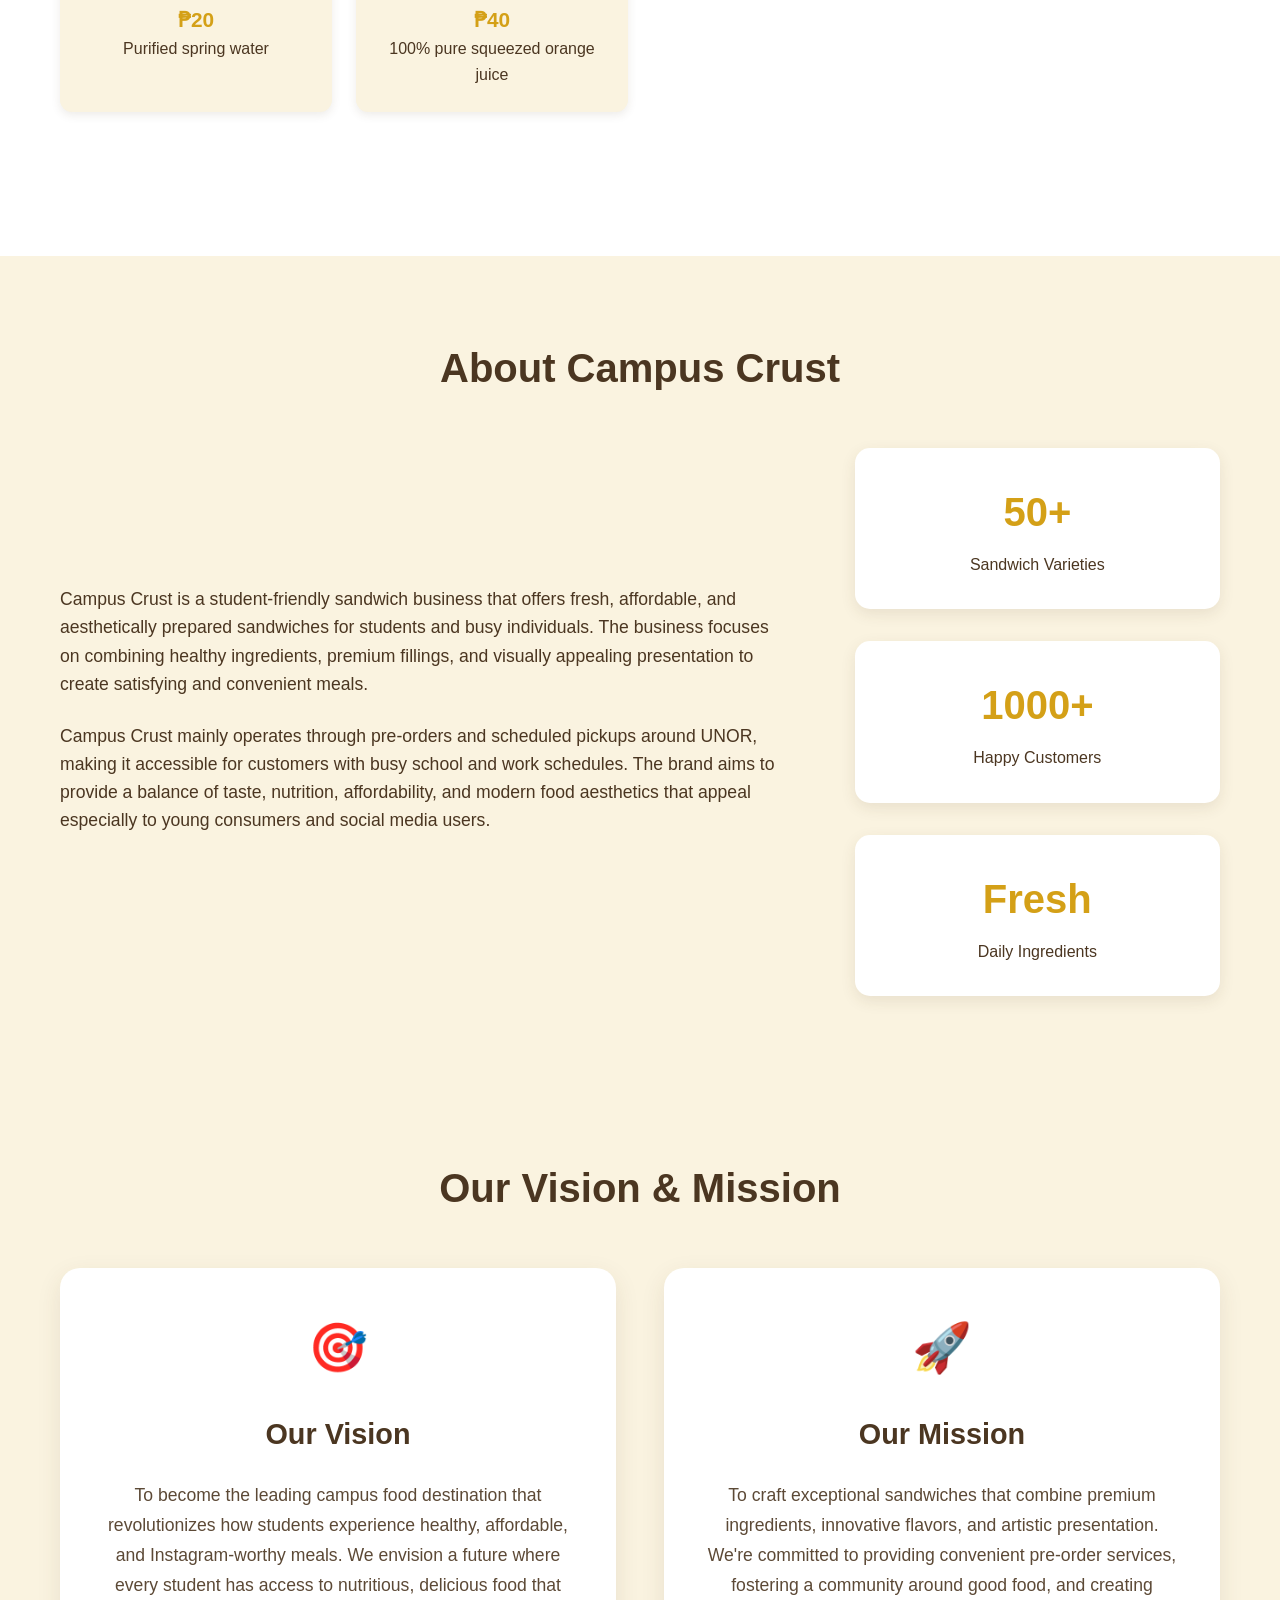
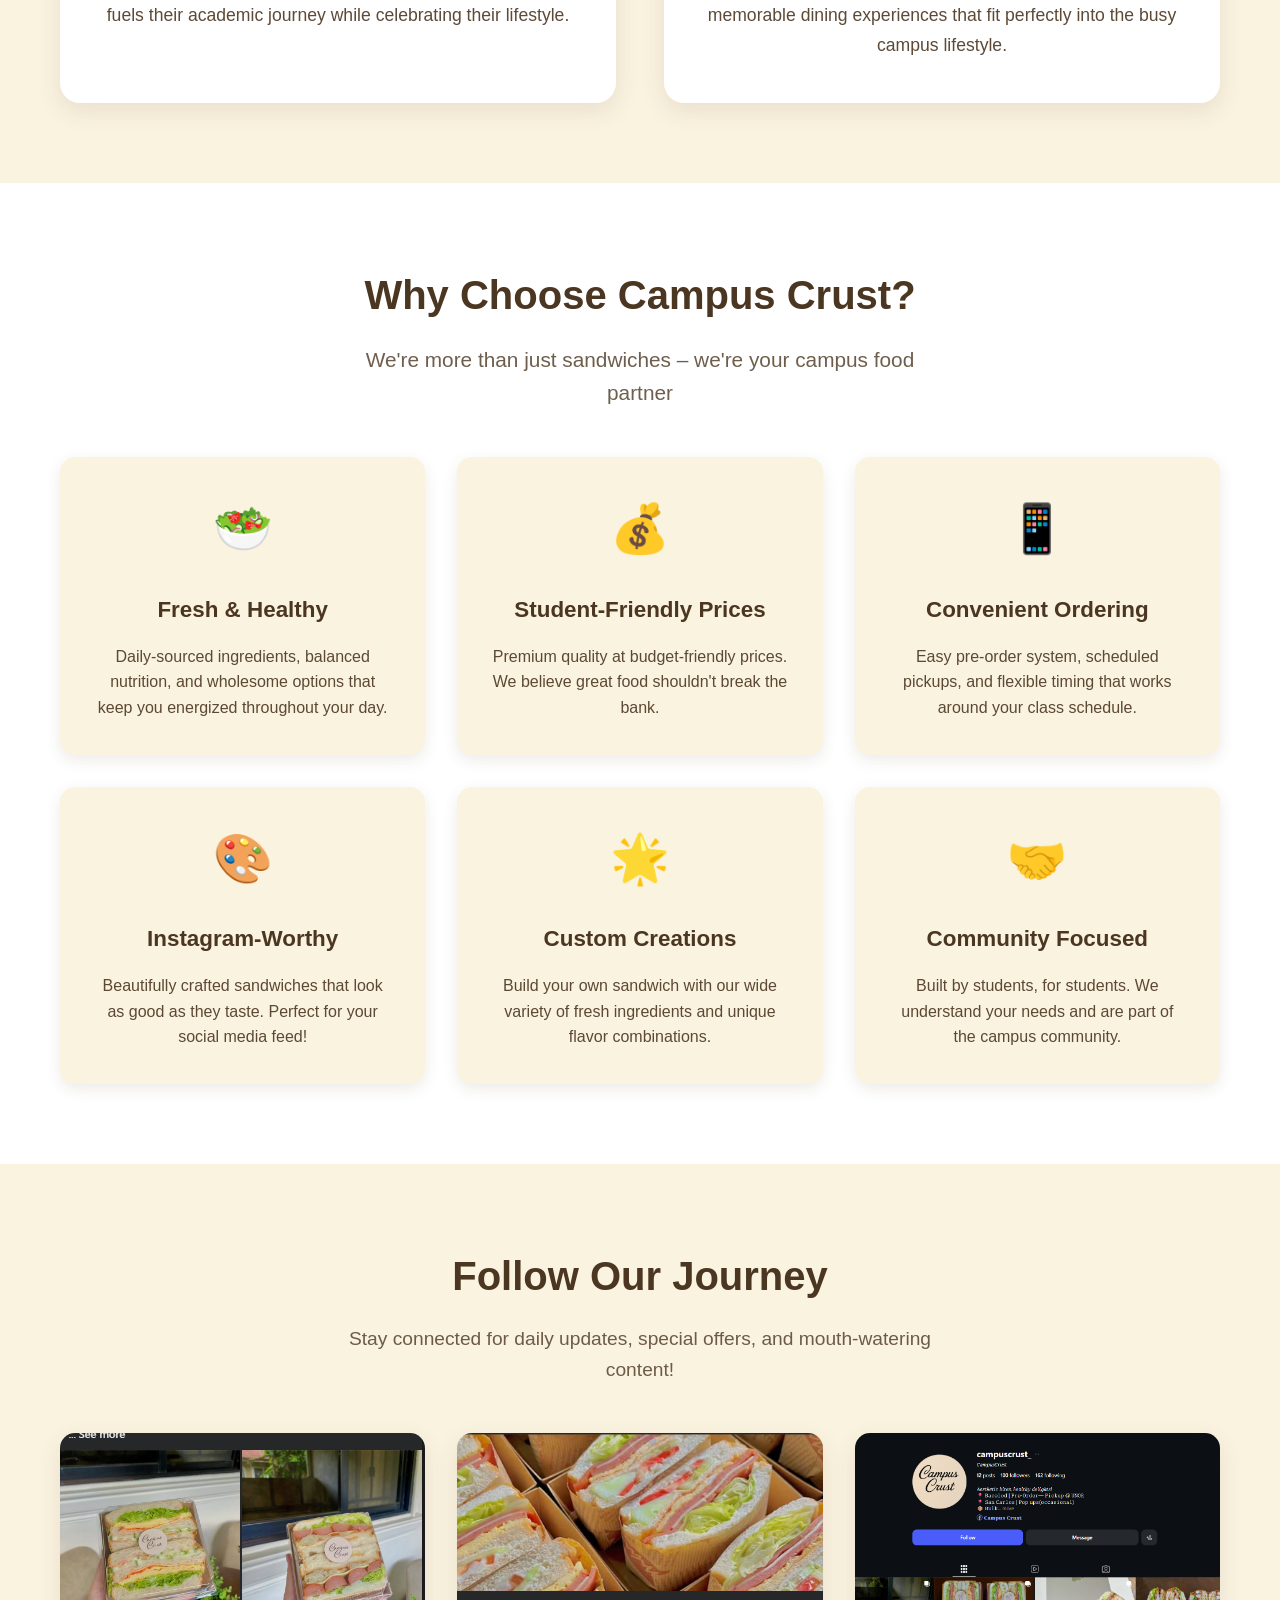
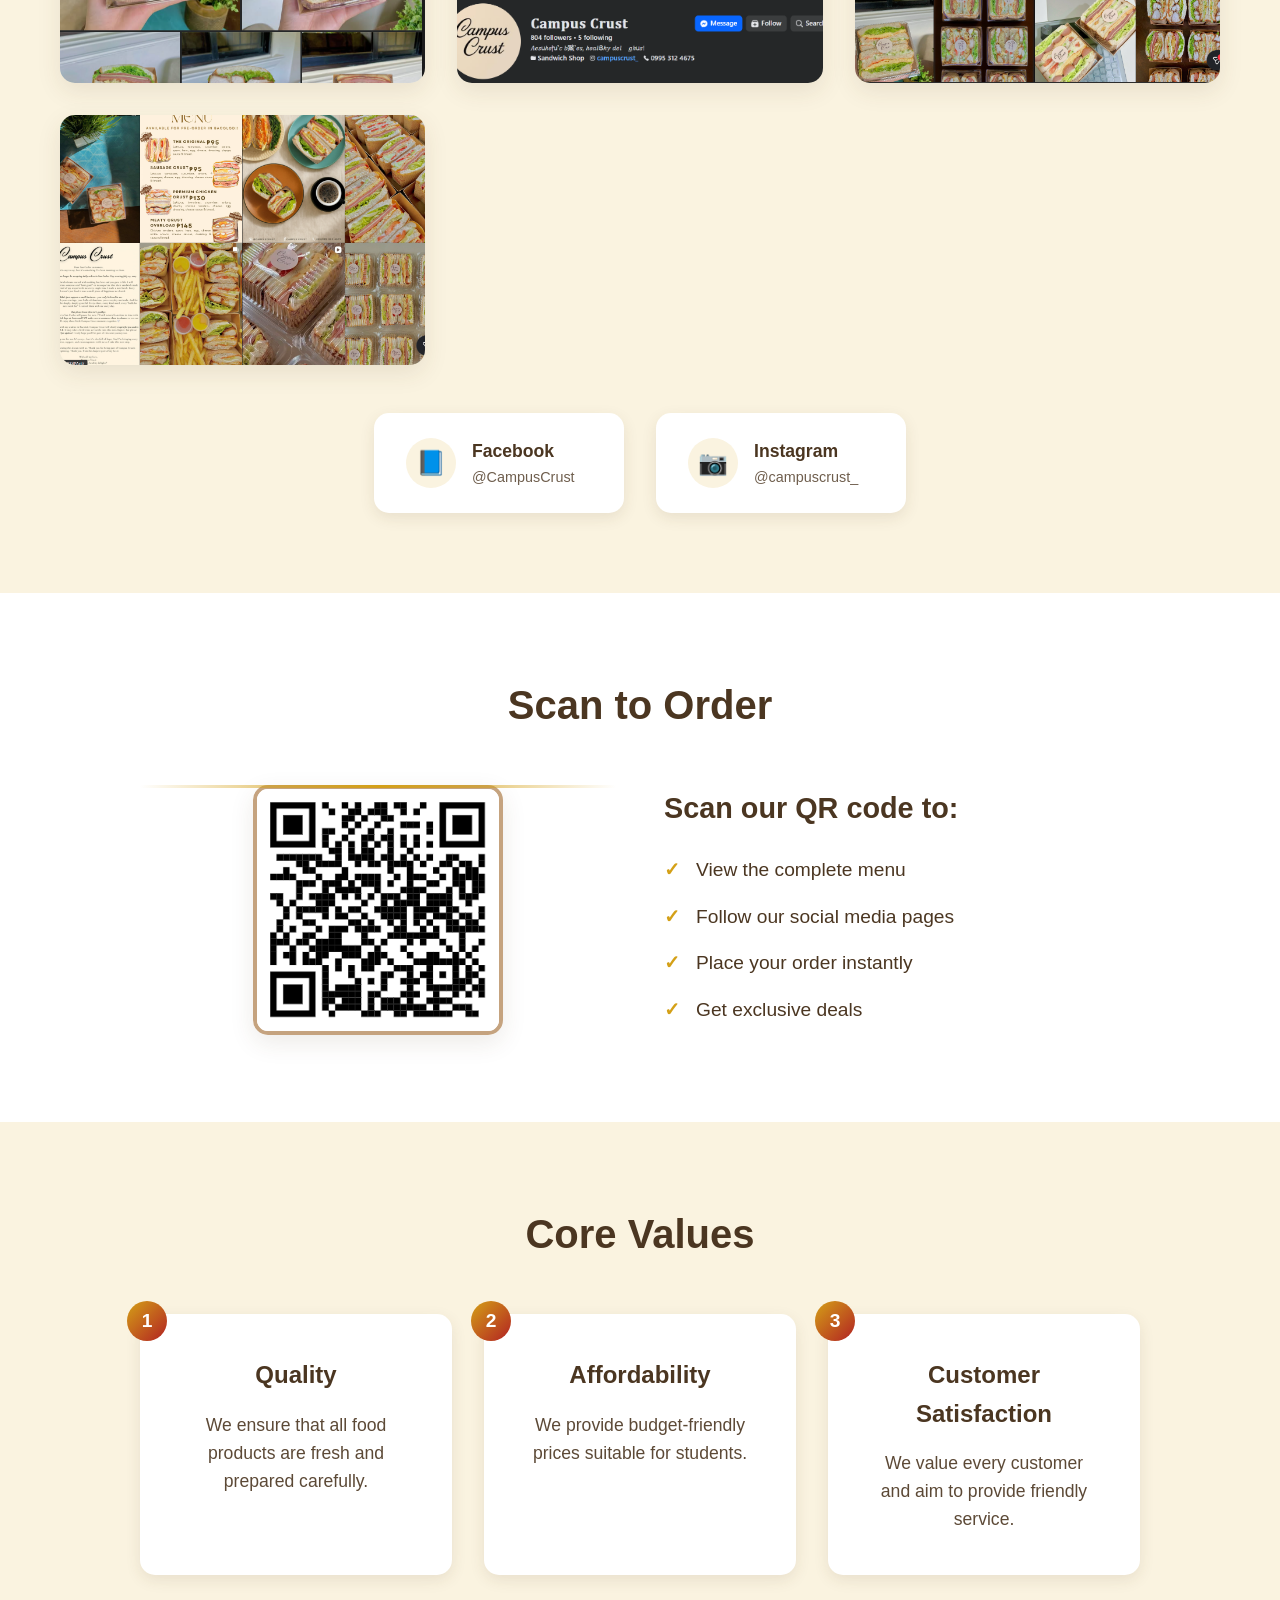
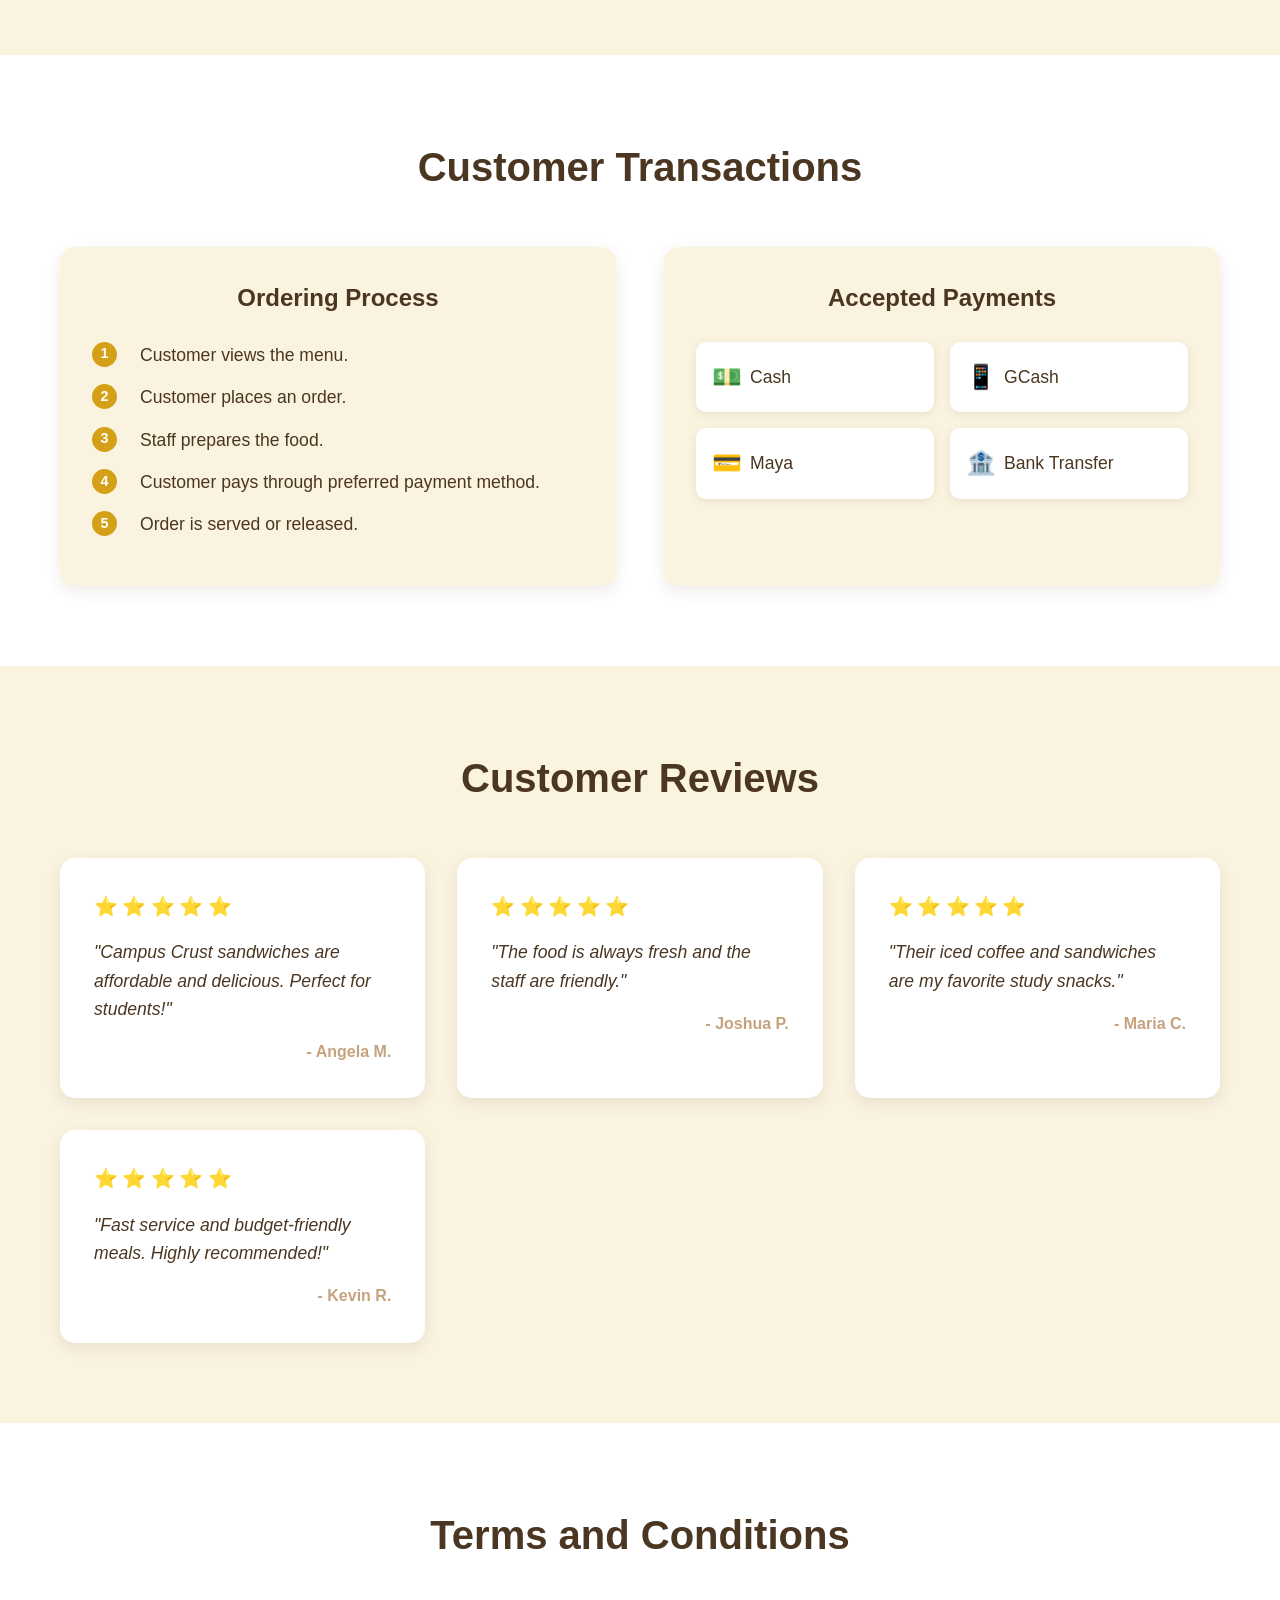
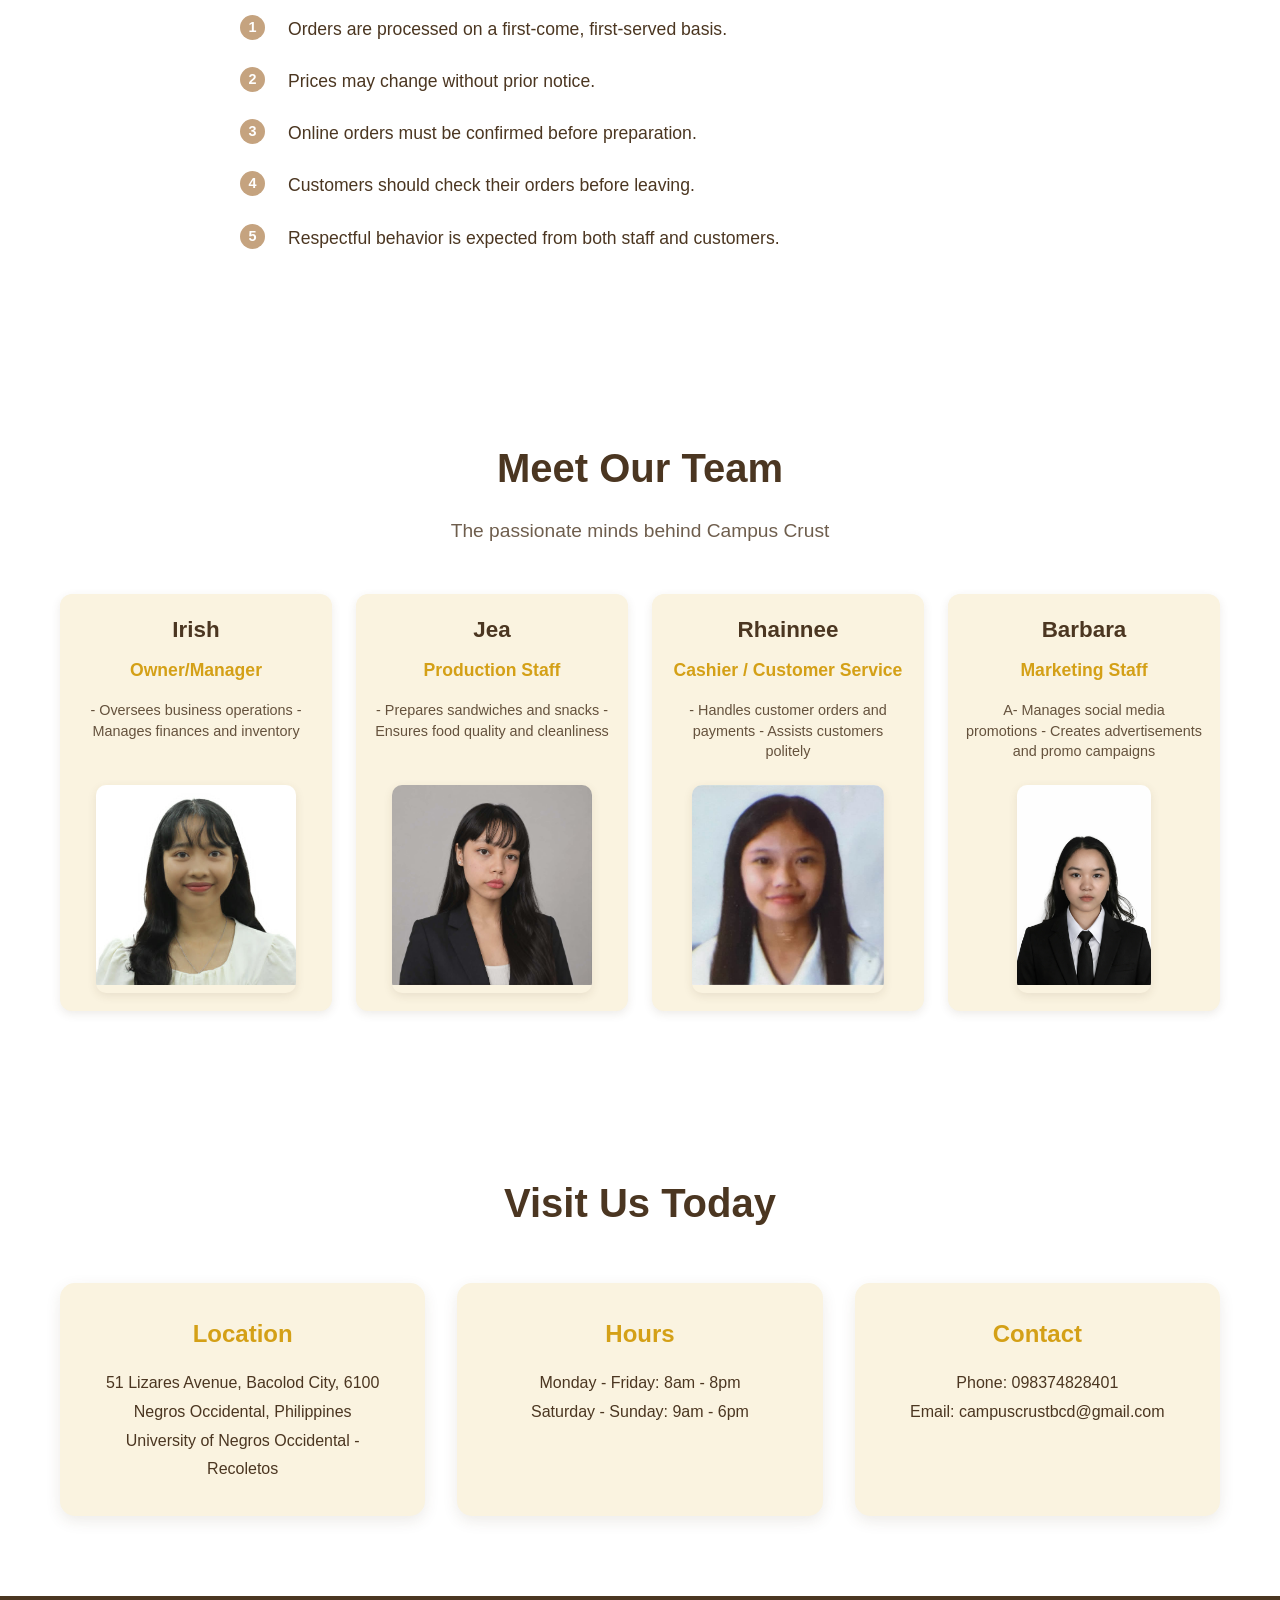
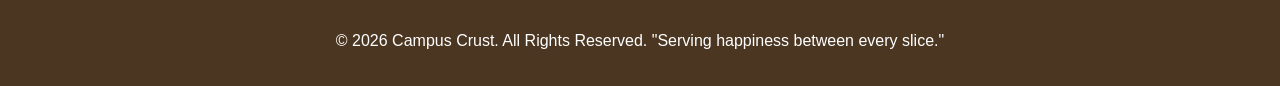
==== commit 010ca986: "Add files via upload" ====
--- a/index.html
+++ b/index.html
@@ -15,10 +15,11 @@
             <span class="logo-text">Campus Crust</span>
           </div>
           <ul class="nav-menu">
-            <li><a href="#home">Home</a></li>
-            <li><a href="#menu">Menu</a></li>
-            <li><a href="#about">About</a></li>
-            <li><a href="#contact">Contact</a></li>
+            <li><a href="index.html">Home</a></li>
+            <li><a href="index.html#menu">Menu</a></li>
+            <li><a href="index.html#about">About</a></li>
+            <li><a href="index.html#contact">Contact</a></li>
+            <li><a href="order.html" class="active">Order Now!</a></li>
           </ul>
         </div>
       </nav>
@@ -46,8 +47,8 @@
             </h1>
             <p class="hero-subtitle">Aesthetic bites, healthy delights!</p>
             <div class="hero-cta">
-              <button class="cta-button primary">View Menu</button>
-              <button class="cta-button secondary">Order Now</button>
+              <a href="index.html#menu" class="cta-button primary">View Menu</a>
+              <a href="order.html" class="cta-button secondary">Order Now</a>
             </div>
           </div>
           <div class="hero-logo">
@@ -301,6 +302,111 @@
                 <h3>Fresh</h3>
                 <p>Daily Ingredients</p>
               </div>
+            </div>
+          </div>
+        </div>
+      </section>
+
+      <section class="vision-mission-section">
+        <div class="container">
+          <h2>Our Vision & Mission</h2>
+          <div class="vision-mission-grid">
+            <div class="vision-card">
+              <div class="vision-icon">
+                <span class="icon-emoji">🎯</span>
+              </div>
+              <h3>Our Vision</h3>
+              <p>
+                To become the leading campus food destination that revolutionizes
+                how students experience healthy, affordable, and Instagram-worthy
+                meals. We envision a future where every student has access to
+                nutritious, delicious food that fuels their academic journey
+                while celebrating their lifestyle.
+              </p>
+            </div>
+            <div class="mission-card">
+              <div class="mission-icon">
+                <span class="icon-emoji">🚀</span>
+              </div>
+              <h3>Our Mission</h3>
+              <p>
+                To craft exceptional sandwiches that combine premium ingredients,
+                innovative flavors, and artistic presentation. We're committed to
+                providing convenient pre-order services, fostering a community
+                around good food, and creating memorable dining experiences
+                that fit perfectly into the busy campus lifestyle.
+              </p>
+            </div>
+          </div>
+        </div>
+      </section>
+
+      <section class="value-proposition-section">
+        <div class="container">
+          <h2>Why Choose Campus Crust?</h2>
+          <p class="value-subtitle">
+            We're more than just sandwiches – we're your campus food partner
+          </p>
+          <div class="value-grid">
+            <div class="value-item">
+              <div class="value-icon">
+                <span class="icon-emoji">🥗</span>
+              </div>
+              <h3>Fresh & Healthy</h3>
+              <p>
+                Daily-sourced ingredients, balanced nutrition, and wholesome
+                options that keep you energized throughout your day.
+              </p>
+            </div>
+            <div class="value-item">
+              <div class="value-icon">
+                <span class="icon-emoji">💰</span>
+              </div>
+              <h3>Student-Friendly Prices</h3>
+              <p>
+                Premium quality at budget-friendly prices. We believe great food
+                shouldn't break the bank.
+              </p>
+            </div>
+            <div class="value-item">
+              <div class="value-icon">
+                <span class="icon-emoji">📱</span>
+              </div>
+              <h3>Convenient Ordering</h3>
+              <p>
+                Easy pre-order system, scheduled pickups, and flexible timing
+                that works around your class schedule.
+              </p>
+            </div>
+            <div class="value-item">
+              <div class="value-icon">
+                <span class="icon-emoji">🎨</span>
+              </div>
+              <h3>Instagram-Worthy</h3>
+              <p>
+                Beautifully crafted sandwiches that look as good as they taste.
+                Perfect for your social media feed!
+              </p>
+            </div>
+            <div class="value-item">
+              <div class="value-icon">
+                <span class="icon-emoji">🌟</span>
+              </div>
+              <h3>Custom Creations</h3>
+              <p>
+                Build your own sandwich with our wide variety of fresh ingredients
+                and unique flavor combinations.
+              </p>
+            </div>
+            <div class="value-item">
+              <div class="value-icon">
+                <span class="icon-emoji">🤝</span>
+              </div>
+              <h3>Community Focused</h3>
+              <p>
+                Built by students, for students. We understand your needs and
+                are part of the campus community.
+              </p>
             </div>
           </div>
         </div>
@@ -394,6 +500,158 @@
         </div>
       </section>
 
+      <section class="qr-ordering-section">
+        <div class="container">
+          <h2>Scan to Order</h2>
+          <div class="qr-content">
+            <div class="qr-code-container">
+              <img src="img/qr.png" alt="Campus Crust QR Code" class="qr-code-image" />
+              <div class="qr-scan-animation">
+                <div class="scan-line"></div>
+              </div>
+            </div>
+            <div class="qr-info">
+              <h3>Scan our QR code to:</h3>
+              <ul class="qr-benefits">
+                <li>View the complete menu</li>
+                <li>Follow our social media pages</li>
+                <li>Place your order instantly</li>
+                <li>Get exclusive deals</li>
+              </ul>
+            </div>
+          </div>
+        </div>
+      </section>
+
+      <section class="core-values-section">
+        <div class="container">
+          <h2>Core Values</h2>
+          <div class="values-grid">
+            <div class="value-card">
+              <div class="value-number">1</div>
+              <h3>Quality</h3>
+              <p>We ensure that all food products are fresh and prepared carefully.</p>
+            </div>
+            <div class="value-card">
+              <div class="value-number">2</div>
+              <h3>Affordability</h3>
+              <p>We provide budget-friendly prices suitable for students.</p>
+            </div>
+            <div class="value-card">
+              <div class="value-number">3</div>
+              <h3>Customer Satisfaction</h3>
+              <p>We value every customer and aim to provide friendly service.</p>
+            </div>
+          </div>
+        </div>
+      </section>
+
+      <section class="transactions-section">
+        <div class="container">
+          <h2>Customer Transactions</h2>
+          <div class="transactions-grid">
+            <div class="ordering-process">
+              <h3>Ordering Process</h3>
+              <ol class="process-steps">
+                <li>Customer views the menu.</li>
+                <li>Customer places an order.</li>
+                <li>Staff prepares the food.</li>
+                <li>Customer pays through preferred payment method.</li>
+                <li>Order is served or released.</li>
+              </ol>
+            </div>
+            <div class="accepted-payments">
+              <h3>Accepted Payments</h3>
+              <div class="payment-methods">
+                <div class="payment-method">
+                  <span class="payment-icon">💵</span>
+                  <span>Cash</span>
+                </div>
+                <div class="payment-method">
+                  <span class="payment-icon">📱</span>
+                  <span>GCash</span>
+                </div>
+                <div class="payment-method">
+                  <span class="payment-icon">💳</span>
+                  <span>Maya</span>
+                </div>
+                <div class="payment-method">
+                  <span class="payment-icon">🏦</span>
+                  <span>Bank Transfer</span>
+                </div>
+              </div>
+            </div>
+          </div>
+        </div>
+      </section>
+
+      <section class="testimonials-section">
+        <div class="container">
+          <h2>Customer Reviews</h2>
+          <div class="testimonials-grid">
+            <div class="testimonial-card">
+              <div class="stars">
+                <span class="star">⭐</span>
+                <span class="star">⭐</span>
+                <span class="star">⭐</span>
+                <span class="star">⭐</span>
+                <span class="star">⭐</span>
+              </div>
+              <p class="testimonial-text">"Campus Crust sandwiches are affordable and delicious. Perfect for students!"</p>
+              <p class="customer-name">- Angela M.</p>
+            </div>
+            <div class="testimonial-card">
+              <div class="stars">
+                <span class="star">⭐</span>
+                <span class="star">⭐</span>
+                <span class="star">⭐</span>
+                <span class="star">⭐</span>
+                <span class="star">⭐</span>
+              </div>
+              <p class="testimonial-text">"The food is always fresh and the staff are friendly."</p>
+              <p class="customer-name">- Joshua P.</p>
+            </div>
+            <div class="testimonial-card">
+              <div class="stars">
+                <span class="star">⭐</span>
+                <span class="star">⭐</span>
+                <span class="star">⭐</span>
+                <span class="star">⭐</span>
+                <span class="star">⭐</span>
+              </div>
+              <p class="testimonial-text">"Their iced coffee and sandwiches are my favorite study snacks."</p>
+              <p class="customer-name">- Maria C.</p>
+            </div>
+            <div class="testimonial-card">
+              <div class="stars">
+                <span class="star">⭐</span>
+                <span class="star">⭐</span>
+                <span class="star">⭐</span>
+                <span class="star">⭐</span>
+                <span class="star">⭐</span>
+              </div>
+              <p class="testimonial-text">"Fast service and budget-friendly meals. Highly recommended!"</p>
+              <p class="customer-name">- Kevin R.</p>
+            </div>
+          </div>
+        </div>
+      </section>
+
+      <section class="terms-section">
+        <div class="container">
+          <h2>Terms and Conditions</h2>
+          <div class="terms-content">
+            <ol class="terms-list">
+              <li>Orders are processed on a first-come, first-served basis.</li>
+              <li>Prices may change without prior notice.</li>
+              <li>Online orders must be confirmed before preparation.</li>
+              <li>Customers should check their orders before leaving.</li>
+              <li>Respectful behavior is expected from both staff and customers.</li>
+            </ol>
+          </div>
+        </div>
+      </section>
+
       <section class="aboutus">
         <div class="container">
           <h2>Meet Our Team</h2>
@@ -410,10 +668,10 @@
               </div>
               <div class="member-info">
                 <h3 class="member-name">Irish</h3>
-                <p class="member-role">Position</p>
+                <p class="member-role">Owner/Manager</p>
                 <p class="member-description">
-                  Add description about this team member here. Talk about their
-                  role, passion, and contribution to Campus Crust.
+                  - Oversees business operations
+- Manages finances and inventory
                 </p>
               </div>
             </div>
@@ -429,10 +687,10 @@
               </div>
               <div class="member-info">
                 <h3 class="member-name">Jea</h3>
-                <p class="member-role">Position</p>
+                <p class="member-role">Production Staff</p>
                 <p class="member-description">
-                  Add description about this team member here. Talk about their
-                  role, passion, and contribution to Campus Crust.
+                  - Prepares sandwiches and snacks
+- Ensures food quality and cleanliness
                 </p>
               </div>
             </div>
@@ -448,10 +706,10 @@
               </div>
               <div class="member-info">
                 <h3 class="member-name">Rhainnee</h3>
-                <p class="member-role">Position</p>
+                <p class="member-role">Cashier / Customer Service</p>
                 <p class="member-description">
-                  Add description about this team member here. Talk about their
-                  role, passion, and contribution to Campus Crust.
+                  - Handles customer orders and payments
+- Assists customers politely
                 </p>
               </div>
             </div>
@@ -467,10 +725,10 @@
               </div>
               <div class="member-info">
                 <h3 class="member-name">Barbara</h3>
-                <p class="member-role">Position</p>
+                <p class="member-role">Marketing Staff</p>
                 <p class="member-description">
-                  Add description about this team member here. Talk about their
-                  role, passion, and contribution to Campus Crust.
+                  A- Manages social media promotions
+- Creates advertisements and promo campaigns
                 </p>
               </div>
             </div>
@@ -504,7 +762,7 @@
 
     <footer>
       <div class="container">
-        <p>&copy; 2024 Campus Crust. All rights reserved.</p>
+        <p>&copy; 2026 Campus Crust. All Rights Reserved. "Serving happiness between every slice."</p>
       </div>
     </footer>
   </body>
--- a/styles.css
+++ b/styles.css
@@ -258,6 +258,7 @@
   box-shadow: 0 6px 20px rgba(212, 160, 23, 0.4);
   text-transform: uppercase;
   letter-spacing: 1px;
+  text-decoration: none;
 }
 
 .cta-button.secondary {
@@ -273,6 +274,7 @@
   backdrop-filter: blur(10px);
   text-transform: uppercase;
   letter-spacing: 1px;
+  text-decoration: none;
 }
 
 .cta-button.primary:hover {
@@ -791,8 +793,8 @@
   padding: 80px 0;
   background-color: var(--white);
   display: flex;
-  flex-direction: row;
-  justify-content: center;
+  flex-direction: column;
+  align-items: center;
 }
 
 .aboutus h2 {
@@ -815,16 +817,18 @@
 
 .team-grid {
   display: grid;
-  grid-template-columns: repeat(auto-fit, minmax(300px, 1fr));
-  gap: 2.5rem;
+  grid-template-columns: repeat(auto-fit, minmax(250px, 1fr));
+  gap: 1.5rem;
   margin-top: 2rem;
+  max-width: 1200px;
+  width: 100%;
 }
 
 .team-member {
   background-color: var(--bg-creamy-crust);
-  border-radius: 15px;
-  padding: 2rem;
-  box-shadow: 0 5px 15px var(--shadow);
+  border-radius: 12px;
+  padding: 1rem;
+  box-shadow: 0 3px 10px var(--shadow);
   transition:
     transform 0.3s ease,
     box-shadow 0.3s ease;
@@ -832,6 +836,9 @@
   border: 2px solid transparent;
   display: flex;
   flex-direction: column;
+  align-items: center;
+  justify-content: space-between;
+  height: 100%;
 }
 
 .team-member:hover {
@@ -934,9 +941,525 @@
   margin: 0;
 }
 
+/* Vision & Mission Section */
+.vision-mission-section {
+  padding: 80px 0;
+  background-color: var(--bg-creamy-crust);
+}
+
+.vision-mission-section h2 {
+  text-align: center;
+  font-size: 2.5rem;
+  margin-bottom: 3rem;
+  color: var(--text-deep-espresso);
+}
+
+.vision-mission-grid {
+  display: grid;
+  grid-template-columns: repeat(auto-fit, minmax(400px, 1fr));
+  gap: 3rem;
+  max-width: 1200px;
+  margin: 0 auto;
+}
+
+.vision-card,
+.mission-card {
+  background-color: var(--white);
+  border-radius: 20px;
+  padding: 2.5rem;
+  box-shadow: 0 8px 25px var(--shadow);
+  transition:
+    transform 0.3s ease,
+    box-shadow 0.3s ease;
+  text-align: center;
+  border: 2px solid transparent;
+}
+
+.vision-card:hover,
+.mission-card:hover {
+  transform: translateY(-5px);
+  box-shadow: 0 15px 35px var(--shadow);
+  border-color: var(--accent-toasted-tan);
+}
+
+.vision-icon,
+.mission-icon {
+  margin-bottom: 1.5rem;
+}
+
+.icon-emoji {
+  font-size: 3rem;
+  display: inline-block;
+  animation: bounce 2s ease-in-out infinite;
+}
+
+.vision-card h3,
+.mission-card h3 {
+  font-size: 1.8rem;
+  margin-bottom: 1.5rem;
+  color: var(--text-deep-espresso);
+  font-weight: bold;
+}
+
+.vision-card p,
+.mission-card p {
+  font-size: 1.1rem;
+  line-height: 1.7;
+  color: var(--text-deep-espresso);
+  opacity: 0.9;
+}
+
+/* Value Proposition Section */
+.value-proposition-section {
+  padding: 80px 0;
+  background-color: var(--white);
+}
+
+.value-proposition-section h2 {
+  text-align: center;
+  font-size: 2.5rem;
+  margin-bottom: 1rem;
+  color: var(--text-deep-espresso);
+}
+
+.value-subtitle {
+  text-align: center;
+  font-size: 1.3rem;
+  color: var(--text-deep-espresso);
+  opacity: 0.8;
+  margin-bottom: 3rem;
+  max-width: 600px;
+  margin-left: auto;
+  margin-right: auto;
+}
+
+.value-grid {
+  display: grid;
+  grid-template-columns: repeat(auto-fit, minmax(300px, 1fr));
+  gap: 2rem;
+  max-width: 1200px;
+  margin: 0 auto;
+}
+
+.value-item {
+  background-color: var(--bg-creamy-crust);
+  border-radius: 15px;
+  padding: 2rem;
+  box-shadow: 0 5px 15px var(--shadow);
+  transition:
+    transform 0.3s ease,
+    box-shadow 0.3s ease;
+  text-align: center;
+  border: 2px solid transparent;
+}
+
+.value-item:hover {
+  transform: translateY(-5px);
+  box-shadow: 0 10px 25px var(--shadow);
+  border-color: var(--accent-toasted-tan);
+}
+
+.value-icon {
+  margin-bottom: 1.5rem;
+}
+
+.value-item h3 {
+  font-size: 1.4rem;
+  margin-bottom: 1rem;
+  color: var(--text-deep-espresso);
+  font-weight: bold;
+}
+
+.value-item p {
+  font-size: 1rem;
+  line-height: 1.6;
+  color: var(--text-deep-espresso);
+  opacity: 0.9;
+}
+
 .contact-section {
   padding: 80px 0;
   background-color: var(--white);
+}
+
+/* QR Ordering Section */
+.qr-ordering-section {
+  padding: 80px 0;
+  background-color: var(--white);
+}
+
+.qr-ordering-section h2 {
+  text-align: center;
+  font-size: 2.5rem;
+  margin-bottom: 3rem;
+  color: var(--text-deep-espresso);
+}
+
+.qr-content {
+  display: grid;
+  grid-template-columns: 1fr 1fr;
+  gap: 3rem;
+  align-items: center;
+  max-width: 1000px;
+  margin: 0 auto;
+}
+
+.qr-code-container {
+  position: relative;
+  text-align: center;
+}
+
+.qr-code-image {
+  width: 250px;
+  height: 250px;
+  border: 4px solid var(--accent-toasted-tan);
+  border-radius: 15px;
+  box-shadow: 0 8px 25px var(--shadow);
+}
+
+.qr-scan-animation {
+  position: absolute;
+  top: 0;
+  left: 0;
+  width: 100%;
+  height: 100%;
+  pointer-events: none;
+}
+
+.scan-line {
+  position: absolute;
+  top: 0;
+  left: 0;
+  width: 100%;
+  height: 3px;
+  background: linear-gradient(
+    90deg,
+    transparent,
+    var(--cta-golden-mustard),
+    transparent
+  );
+  animation: scan 2s linear infinite;
+}
+
+@keyframes scan {
+  0% {
+    top: 0;
+  }
+  100% {
+    top: 100%;
+  }
+}
+
+.qr-info h3 {
+  font-size: 1.8rem;
+  margin-bottom: 1.5rem;
+  color: var(--text-deep-espresso);
+}
+
+.qr-benefits {
+  list-style: none;
+  padding: 0;
+}
+
+.qr-benefits li {
+  font-size: 1.2rem;
+  margin-bottom: 1rem;
+  color: var(--text-deep-espresso);
+  padding-left: 2rem;
+  position: relative;
+}
+
+.qr-benefits li::before {
+  content: "✓";
+  position: absolute;
+  left: 0;
+  color: var(--cta-golden-mustard);
+  font-weight: bold;
+}
+
+/* Core Values Section */
+.core-values-section {
+  padding: 80px 0;
+  background-color: var(--bg-creamy-crust);
+}
+
+.core-values-section h2 {
+  text-align: center;
+  font-size: 2.5rem;
+  margin-bottom: 3rem;
+  color: var(--text-deep-espresso);
+}
+
+.values-grid {
+  display: grid;
+  grid-template-columns: repeat(auto-fit, minmax(300px, 1fr));
+  gap: 2rem;
+  max-width: 1000px;
+  margin: 0 auto;
+}
+
+.value-card {
+  background-color: var(--white);
+  border-radius: 15px;
+  padding: 2.5rem;
+  box-shadow: 0 5px 15px var(--shadow);
+  transition:
+    transform 0.3s ease,
+    box-shadow 0.3s ease;
+  text-align: center;
+  border: 2px solid transparent;
+  position: relative;
+}
+
+.value-card:hover {
+  transform: translateY(-5px);
+  box-shadow: 0 10px 25px var(--shadow);
+  border-color: var(--accent-toasted-tan);
+}
+
+.value-number {
+  position: absolute;
+  top: -15px;
+  left: -15px;
+  width: 40px;
+  height: 40px;
+  background: linear-gradient(
+    135deg,
+    var(--cta-golden-mustard),
+    var(--pop-tomato-red)
+  );
+  border-radius: 50%;
+  display: flex;
+  align-items: center;
+  justify-content: center;
+  color: var(--white);
+  font-weight: bold;
+  font-size: 1.2rem;
+}
+
+.value-card h3 {
+  font-size: 1.5rem;
+  margin-bottom: 1rem;
+  color: var(--text-deep-espresso);
+}
+
+.value-card p {
+  font-size: 1.1rem;
+  line-height: 1.6;
+  color: var(--text-deep-espresso);
+  opacity: 0.9;
+}
+
+/* Transactions Section */
+.transactions-section {
+  padding: 80px 0;
+  background-color: var(--white);
+}
+
+.transactions-section h2 {
+  text-align: center;
+  font-size: 2.5rem;
+  margin-bottom: 3rem;
+  color: var(--text-deep-espresso);
+}
+
+.transactions-grid {
+  display: grid;
+  grid-template-columns: 1fr 1fr;
+  gap: 3rem;
+  max-width: 1200px;
+  margin: 0 auto;
+}
+
+.ordering-process,
+.accepted-payments {
+  background-color: var(--bg-creamy-crust);
+  border-radius: 15px;
+  padding: 2rem;
+  box-shadow: 0 5px 15px var(--shadow);
+}
+
+.ordering-process h3,
+.accepted-payments h3 {
+  font-size: 1.5rem;
+  margin-bottom: 1.5rem;
+  color: var(--text-deep-espresso);
+  text-align: center;
+}
+
+.process-steps {
+  list-style: none;
+  padding: 0;
+  counter-reset: step-counter;
+}
+
+.process-steps li {
+  font-size: 1.1rem;
+  margin-bottom: 1rem;
+  color: var(--text-deep-espresso);
+  padding-left: 3rem;
+  position: relative;
+  line-height: 1.5;
+}
+
+.process-steps li::before {
+  counter-increment: step-counter;
+  content: counter(step-counter);
+  position: absolute;
+  left: 0;
+  width: 25px;
+  height: 25px;
+  background: var(--cta-golden-mustard);
+  border-radius: 50%;
+  display: flex;
+  align-items: center;
+  justify-content: center;
+  color: var(--white);
+  font-weight: bold;
+  font-size: 0.9rem;
+}
+
+.payment-methods {
+  display: grid;
+  grid-template-columns: repeat(2, 1fr);
+  gap: 1rem;
+}
+
+.payment-method {
+  display: flex;
+  align-items: center;
+  gap: 0.5rem;
+  padding: 1rem;
+  background-color: var(--white);
+  border-radius: 10px;
+  box-shadow: 0 2px 8px var(--shadow);
+  transition: transform 0.3s ease;
+}
+
+.payment-method:hover {
+  transform: translateY(-2px);
+}
+
+.payment-icon {
+  font-size: 1.5rem;
+}
+
+.payment-method span:last-child {
+  font-size: 1.1rem;
+  color: var(--text-deep-espresso);
+  font-weight: 500;
+}
+
+/* Testimonials Section */
+.testimonials-section {
+  padding: 80px 0;
+  background-color: var(--bg-creamy-crust);
+}
+
+.testimonials-section h2 {
+  text-align: center;
+  font-size: 2.5rem;
+  margin-bottom: 3rem;
+  color: var(--text-deep-espresso);
+}
+
+.testimonials-grid {
+  display: grid;
+  grid-template-columns: repeat(auto-fit, minmax(280px, 1fr));
+  gap: 2rem;
+  max-width: 1200px;
+  margin: 0 auto;
+}
+
+.testimonial-card {
+  background-color: var(--white);
+  border-radius: 15px;
+  padding: 2rem;
+  box-shadow: 0 5px 15px var(--shadow);
+  transition:
+    transform 0.3s ease,
+    box-shadow 0.3s ease;
+  border: 2px solid transparent;
+}
+
+.testimonial-card:hover {
+  transform: translateY(-5px);
+  box-shadow: 0 10px 25px var(--shadow);
+  border-color: var(--accent-toasted-tan);
+}
+
+.stars {
+  margin-bottom: 1rem;
+}
+
+.star {
+  font-size: 1.2rem;
+  color: var(--cta-golden-mustard);
+}
+
+.testimonial-text {
+  font-size: 1.1rem;
+  line-height: 1.6;
+  color: var(--text-deep-espresso);
+  margin-bottom: 1rem;
+  font-style: italic;
+}
+
+.customer-name {
+  font-size: 1rem;
+  color: var(--accent-toasted-tan);
+  font-weight: bold;
+  text-align: right;
+}
+
+/* Terms Section */
+.terms-section {
+  padding: 80px 0;
+  background-color: var(--white);
+}
+
+.terms-section h2 {
+  text-align: center;
+  font-size: 2.5rem;
+  margin-bottom: 3rem;
+  color: var(--text-deep-espresso);
+}
+
+.terms-content {
+  max-width: 800px;
+  margin: 0 auto;
+}
+
+.terms-list {
+  list-style: none;
+  padding: 0;
+  counter-reset: terms-counter;
+}
+
+.terms-list li {
+  font-size: 1.1rem;
+  margin-bottom: 1.5rem;
+  color: var(--text-deep-espresso);
+  padding-left: 3rem;
+  position: relative;
+  line-height: 1.6;
+}
+
+.terms-list li::before {
+  counter-increment: terms-counter;
+  content: counter(terms-counter);
+  position: absolute;
+  left: 0;
+  width: 25px;
+  height: 25px;
+  background: var(--accent-toasted-tan);
+  border-radius: 50%;
+  display: flex;
+  align-items: center;
+  justify-content: center;
+  color: var(--white);
+  font-weight: bold;
+  font-size: 0.9rem;
 }
 
 .contact-section h2 {
@@ -1203,33 +1726,196 @@
   }
 
   .team-grid {
-    grid-template-columns: repeat(auto-fit, minmax(300px, 1fr));
+    grid-template-columns: repeat(auto-fit, minmax(280px, 1fr));
+    gap: 1.2rem;
+  }
+
+  .team-member {
+    padding: 1rem;
+  }
+
+  .member-photo {
+    width: 80px;
+    height: 80px;
+  }
+
+  .member-name {
+    font-size: 1.1rem;
+  }
+
+  .member-role {
+    font-size: 0.9rem;
+  }
+
+  .member-description {
+    font-size: 0.85rem;
+  }
+
+  .vision-mission-grid {
+    grid-template-columns: 1fr;
+    gap: 2rem;
+  }
+
+  .vision-card,
+  .mission-card {
+    padding: 2rem;
+  }
+
+  .icon-emoji {
+    font-size: 2.5rem;
+  }
+
+  .vision-card h3,
+  .mission-card h3 {
+    font-size: 1.5rem;
+  }
+
+  .vision-card p,
+  .mission-card p {
+    font-size: 1rem;
+  }
+
+  .value-grid {
+    grid-template-columns: repeat(auto-fit, minmax(250px, 1fr));
     gap: 1.5rem;
   }
 
-  .team-member {
-    padding: 1.2rem;
-  }
-
-  .member-photo {
-    width: 100px;
-    height: 100px;
-  }
-
-  .member-name {
+  .value-item {
+    padding: 1.5rem;
+  }
+
+  .value-item h3 {
     font-size: 1.2rem;
   }
 
-  .member-role {
-    font-size: 1rem;
-  }
-
-  .member-description {
+  .value-item p {
     font-size: 0.95rem;
   }
 
   .member-icon {
     font-size: 2.5rem;
+  }
+
+  .qr-content {
+    grid-template-columns: 1fr;
+    gap: 1.5rem;
+    text-align: center;
+  }
+
+  .qr-code-image {
+    width: 150px;
+    height: 150px;
+  }
+
+  .qr-info h3 {
+    font-size: 1.2rem;
+  }
+
+  .qr-benefits li {
+    font-size: 0.9rem;
+    margin-bottom: 0.8rem;
+  }
+
+  .values-grid {
+    grid-template-columns: 1fr;
+    gap: 1rem;
+  }
+
+  .value-card {
+    padding: 1.5rem;
+  }
+
+  .value-card h3 {
+    font-size: 1.2rem;
+  }
+
+  .value-card p {
+    font-size: 0.9rem;
+  }
+
+  .value-number {
+    width: 35px;
+    height: 35px;
+    font-size: 1rem;
+    top: -10px;
+    left: -10px;
+  }
+
+  .transactions-grid {
+    grid-template-columns: 1fr;
+    gap: 1.5rem;
+  }
+
+  .ordering-process,
+  .accepted-payments {
+    padding: 1.2rem;
+  }
+
+  .ordering-process h3,
+  .accepted-payments h3 {
+    font-size: 1.3rem;
+  }
+
+  .process-steps li {
+    font-size: 0.95rem;
+    margin-bottom: 0.8rem;
+    padding-left: 2.5rem;
+  }
+
+  .process-steps li::before {
+    width: 20px;
+    height: 20px;
+    font-size: 0.8rem;
+  }
+
+  .payment-methods {
+    grid-template-columns: 1fr;
+    gap: 0.8rem;
+  }
+
+  .payment-method {
+    padding: 0.8rem;
+  }
+
+  .payment-icon {
+    font-size: 1.3rem;
+  }
+
+  .payment-method span:last-child {
+    font-size: 1rem;
+  }
+
+  .testimonials-grid {
+    grid-template-columns: 1fr;
+    gap: 1rem;
+  }
+
+  .testimonial-card {
+    padding: 1.2rem;
+  }
+
+  .testimonial-text {
+    font-size: 0.95rem;
+  }
+
+  .star {
+    font-size: 1rem;
+  }
+
+  .customer-name {
+    font-size: 0.9rem;
+  }
+
+  .terms-list li {
+    font-size: 0.95rem;
+    margin-bottom: 1rem;
+    padding-left: 2.5rem;
+  }
+
+  .terms-list li::before {
+    width: 20px;
+    height: 20px;
+    font-size: 0.8rem;
   }
 
   .socials-subtitle,
